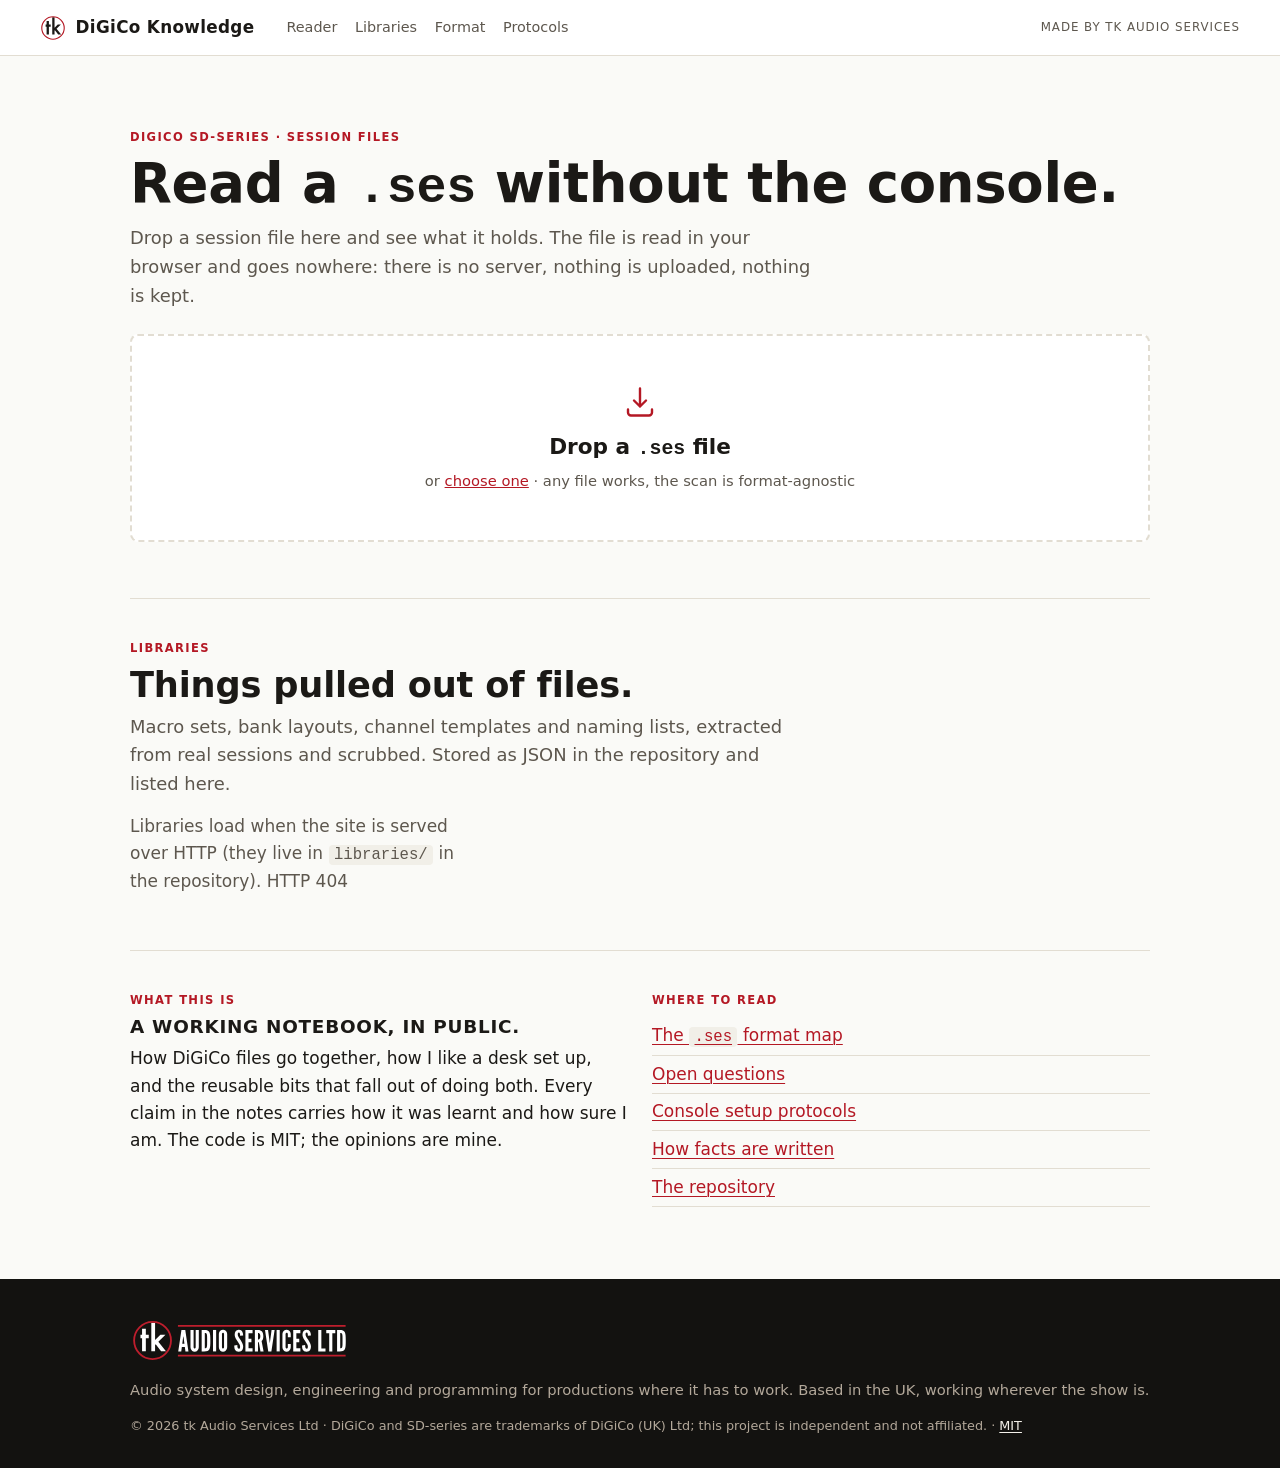
==== web/index.html @ 3972459a "Lay out the repository and add the first front end Skeleton for a public DiGiCo knowledge base: conv" ====
<!doctype html>
<html lang="en">
<head>
<meta charset="utf-8">
<meta name="viewport" content="width=device-width, initial-scale=1">
<title>DiGiCo Knowledge — tk Audio Services</title>
<meta name="description" content="Read a DiGiCo SD-series .ses session file in your browser. Nothing is uploaded. Format notes, console setup protocols and extracted libraries.">
<meta name="color-scheme" content="light dark">
<meta name="theme-color" content="#fafaf7" media="(prefers-color-scheme: light)">
<meta name="theme-color" content="#131210" media="(prefers-color-scheme: dark)">
<link rel="icon" href="assets/favicon.svg" type="image/svg+xml">
<link rel="mask-icon" href="assets/favicon.svg" color="#b41824">
<link rel="stylesheet" href="css/tk.css">
</head>
<body>

<header class="bar">
  <a class="bar__brand" href="./" aria-label="DiGiCo Knowledge home">
    <svg class="mark" viewBox="0 0 1400 1400" aria-hidden="true" focusable="false">
      <defs>
        <path id="tk-t" d="M.18261719 .37304688V0H.072753909V.37304688H.025878907V.47558595H.072753909V.64990237H.18261719V.47558595H.2680664V.37304688H.18261719Z"/>
        <path id="tk-k" d="M.17919922 .82470706V.32177735L.33398438 .47558595H.4814453L.27490235 .2758789 .49658204 0H.3540039L.19677735 .2006836 .17919922 .18310547V0H.06933594V.82470706H.17919922Z"/>
      </defs>
      <use href="#tk-t" transform="matrix(1125.5385,0,0,-1125.5385,273.832,1048.8858)" fill="currentColor"/>
      <use href="#tk-k" transform="matrix(1125.5385,0,0,-1125.5385,581.104,1048.8858)" fill="currentColor"/>
      <path transform="matrix(1,0,0,-1,1304.9024,699.9996)" stroke-width="60" fill="none" stroke="var(--accent)" d="M0 0C0-334.079-270.824-604.903-604.902-604.903-938.98-604.903-1209.805-334.079-1209.805 0-1209.805 334.078-938.98 604.902-604.902 604.902-270.824 604.902 0 334.078 0 0Z"/>
    </svg>
    <span class="bar__title">DiGiCo Knowledge</span>
  </a>
  <nav class="bar__nav" aria-label="Sections">
    <a href="#reader">Reader</a>
    <a href="#libraries">Libraries</a>
    <a href="https://github.com/tkaudioservices/digico-knowledge/tree/main/format/ses" rel="noopener">Format</a>
    <a href="https://github.com/tkaudioservices/digico-knowledge/tree/main/protocols" rel="noopener">Protocols</a>
  </nav>
  <a class="bar__by" href="https://tkaudioservices.com" rel="noopener">
    <span class="bylabel">Made by</span> tk Audio Services
  </a>
</header>

<main class="wrap">

  <section class="hero" id="reader">
    <p class="kick">DiGiCo SD-series · session files</p>
    <h1>Read a <span class="mono">.ses</span> without the console.</h1>
    <p class="lede">Drop a session file here and see what it holds. The file is read in your
      browser and goes nowhere: there is no server, nothing is uploaded, nothing is kept.</p>

    <div class="drop" id="drop" tabindex="0" role="button" aria-label="Drop a .ses file or press to choose one">
      <div class="drop__inner">
        <svg class="drop__icon" viewBox="0 0 24 24" aria-hidden="true"><path d="M12 3v12m0 0-4-4m4 4 4-4M4 17v2a2 2 0 0 0 2 2h12a2 2 0 0 0 2-2v-2" fill="none" stroke="currentColor" stroke-width="1.6" stroke-linecap="round" stroke-linejoin="round"/></svg>
        <p class="drop__title">Drop a <span class="mono">.ses</span> file</p>
        <p class="drop__sub">or <button type="button" class="linkish" id="pick">choose one</button> · any file works, the scan is format-agnostic</p>
        <input type="file" id="file" hidden>
      </div>
    </div>
    <p class="fine" id="status" role="status" aria-live="polite"></p>
  </section>

  <section class="results" id="results" hidden>
    <div class="results__head">
      <div>
        <p class="kick">File</p>
        <h2 id="r-name" class="filename">—</h2>
      </div>
      <button type="button" class="btn ghost" id="clear">Clear</button>
    </div>

    <div class="tiles" id="tiles">
      <div class="tile"><span class="tile__k">Size</span><span class="tile__v" id="t-size">—</span></div>
      <div class="tile"><span class="tile__k">Names (length-prefixed)</span><span class="tile__v" id="t-pascal">—</span></div>
      <div class="tile"><span class="tile__k">Printable runs</span><span class="tile__v" id="t-runs">—</span></div>
      <div class="tile"><span class="tile__k">Candidate stamps</span><span class="tile__v" id="t-dates">—</span></div>
      <div class="tile"><span class="tile__k">Zero bytes</span><span class="tile__v" id="t-zeros">—</span></div>
      <div class="tile tile--wide"><span class="tile__k">SHA-256</span><span class="tile__v mono small" id="t-sha">—</span></div>
    </div>

    <div class="tabs" role="tablist" aria-label="Views">
      <button role="tab" aria-selected="true" aria-controls="p-overview" id="tab-overview" data-tab="overview">Overview</button>
      <button role="tab" aria-selected="false" aria-controls="p-strings" id="tab-strings" data-tab="strings">Strings</button>
      <button role="tab" aria-selected="false" aria-controls="p-dates" id="tab-dates" data-tab="dates">Timestamps</button>
      <button role="tab" aria-selected="false" aria-controls="p-hex" id="tab-hex" data-tab="hex">Hex</button>
      <button role="tab" aria-selected="false" aria-controls="p-structure" id="tab-structure" data-tab="structure">Structure</button>
      <button role="tab" aria-selected="false" aria-controls="p-export" id="tab-export" data-tab="export">Export</button>
    </div>

    <div class="panel" id="p-overview" role="tabpanel" aria-labelledby="tab-overview">
      <div class="two">
        <div>
          <h3>First bytes</h3>
          <pre class="codeblock" id="o-head"></pre>
          <p class="muted small">Session files are plain binary with no container. Whatever sits in the first bytes is the
            best signature we have until the header page in <code>format/ses/</code> is written.</p>
        </div>
        <div>
          <h3>Likely names</h3>
          <p class="muted small">The most frequent length-prefixed strings. In a Delphi-style file these are how channel,
            bus, snapshot and socket names are stored, so repeats usually mean something real.</p>
          <ol class="chips" id="o-names"></ol>
        </div>
      </div>
      <div class="note">
        <strong>Heuristic.</strong> Everything on this page is recovered by pattern, not by a confirmed format map.
        What is confirmed, and how confident each claim is, lives in
        <a href="https://github.com/tkaudioservices/digico-knowledge/blob/main/format/ses/README.md" rel="noopener">format/ses</a>.
      </div>
    </div>

    <div class="panel" id="p-strings" role="tabpanel" aria-labelledby="tab-strings" hidden>
      <div class="toolbar">
        <label>Source
          <select id="s-group">
            <option value="pascal8">Length-prefixed, 8-bit</option>
            <option value="pascal32">Length-prefixed, 32-bit</option>
            <option value="runs">Printable runs</option>
            <option value="utf16">UTF-16</option>
          </select>
        </label>
        <label class="grow">Filter <input type="search" id="s-filter" placeholder="type to filter"></label>
        <label class="check"><input type="checkbox" id="s-unique"> unique only</label>
        <span class="muted small" id="s-count"></span>
      </div>
      <div class="tablewrap">
        <table class="data" id="s-table">
          <thead><tr><th>Offset</th><th>Len</th><th>Text</th></tr></thead>
          <tbody></tbody>
        </table>
      </div>
      <p class="muted small">Click a row to see it in the hex view. Showing the first 2,000 matches.</p>
    </div>

    <div class="panel" id="p-dates" role="tabpanel" aria-labelledby="tab-dates" hidden>
      <p class="muted small">Doubles that read as a Delphi <code>TDateTime</code> (days since 30 Dec 1899) between 2005 and 2039
        with a time of day. Snapshot save times are stored this way. Expect a few false hits.</p>
      <div class="tablewrap">
        <table class="data" id="d-table">
          <thead><tr><th>Offset</th><th>UTC</th><th>Raw</th></tr></thead>
          <tbody></tbody>
        </table>
      </div>
    </div>

    <div class="panel" id="p-hex" role="tabpanel" aria-labelledby="tab-hex" hidden>
      <div id="hex"></div>
    </div>

    <div class="panel" id="p-structure" role="tabpanel" aria-labelledby="tab-structure" hidden>
      <pre class="codeblock" id="st-json"></pre>
      <p class="muted small">This tab renders whatever <code>decode()</code> in <code>web/js/ses.js</code> returns. It grows as
        the section map is confirmed: offset table, component records, live state, snapshots, banks, macros, patch.</p>
    </div>

    <div class="panel" id="p-export" role="tabpanel" aria-labelledby="tab-export" hidden>
      <div class="actions">
        <button type="button" class="btn" id="x-json">Download scan as JSON</button>
        <button type="button" class="btn ghost" id="x-strings">Download strings as text</button>
      </div>
      <div class="note">
        <strong>Before you share an export:</strong> it contains every name in the file. Read it. Show, venue and
        people's names should be scrubbed before anything goes into a public place, including this project's
        <code>samples/</code> folder.
      </div>
    </div>
  </section>

  <section class="libraries" id="libraries">
    <p class="kick">Libraries</p>
    <h2>Things pulled out of files.</h2>
    <p class="lede">Macro sets, bank layouts, channel templates and naming lists, extracted from real sessions and
      scrubbed. Stored as JSON in the repository and listed here.</p>
    <div class="cards" id="lib-cards"><p class="muted">Loading…</p></div>
  </section>

  <section class="about">
    <div class="two">
      <div>
        <p class="kick">What this is</p>
        <h3>A working notebook, in public.</h3>
        <p>How DiGiCo files go together, how I like a desk set up, and the reusable bits that fall out of
          doing both. Every claim in the notes carries how it was learnt and how sure I am. The code is
          MIT; the opinions are mine.</p>
      </div>
      <div>
        <p class="kick">Where to read</p>
        <ul class="links">
          <li><a href="https://github.com/tkaudioservices/digico-knowledge/blob/main/format/ses/README.md" rel="noopener">The <code>.ses</code> format map</a></li>
          <li><a href="https://github.com/tkaudioservices/digico-knowledge/blob/main/format/ses/open-questions.md" rel="noopener">Open questions</a></li>
          <li><a href="https://github.com/tkaudioservices/digico-knowledge/tree/main/protocols" rel="noopener">Console setup protocols</a></li>
          <li><a href="https://github.com/tkaudioservices/digico-knowledge/blob/main/CONVENTIONS.md" rel="noopener">How facts are written</a></li>
          <li><a href="https://github.com/tkaudioservices/digico-knowledge" rel="noopener">The repository</a></li>
        </ul>
      </div>
    </div>
  </section>

</main>

<footer class="foot">
  <div class="wrap foot__inner">
    <a href="https://tkaudioservices.com" rel="noopener"><img src="assets/tk-audio-lockup-light.svg" alt="tk Audio Services" class="foot__logo" width="788" height="192"></a>
    <p>Audio system design, engineering and programming for productions where it has to work.
      Based in the UK, working wherever the show is.</p>
    <p class="foot__fine">© 2026 tk Audio Services Ltd · DiGiCo and SD-series are trademarks of DiGiCo (UK) Ltd; this
      project is independent and not affiliated. · <a href="https://github.com/tkaudioservices/digico-knowledge/blob/main/LICENSE" rel="noopener">MIT</a></p>
  </div>
</footer>

<script type="module" src="js/app.js"></script>
</body>
</html>
---- web/css/tk.css ----
/* tk.css — DiGiCo Knowledge. Tokens from tkaudioservices.com/styles.css.
   Mobile-first, no webfonts, light and dark. */

:root {
  --bg:        #fafaf7;
  --bg-alt:    #f1efe8;
  --surface:   #ffffff;
  --ink:       #1b1916;
  --muted:     #5d574e;
  --line:      #e2ddd2;
  --accent:    #b41824;
  --accent-dk: #8d121c;
  --on-accent: #ffffff;
  --dark:      #131210;
  --dark-2:    #201d19;
  --on-dark:   #f4f1ea;
  --on-dark-mut:#b3a89a;
  --mark-hi:   #fff3f0;

  --maxw: 1100px;
  --gutter: clamp(1rem, 4vw, 2.5rem);
  --radius: 4px;

  --font-body: ui-sans-serif, system-ui, -apple-system, "Segoe UI", Roboto, Helvetica, Arial, sans-serif;
  --font-display: "Oswald", "Archivo Narrow", "Roboto Condensed", "Arial Narrow", var(--font-body);
  --font-mono: ui-monospace, "SF Mono", Menlo, Consolas, "Liberation Mono", monospace;
}

@media (prefers-color-scheme: dark) {
  :root:not([data-theme="light"]) {
    --bg: #131210; --bg-alt: #1b1917; --surface: #201d19;
    --ink: #f4f1ea; --muted: #b3a89a; --line: #35302a;
    --accent: #d8313f; --accent-dk: #b41824; --mark-hi: #3a1b1d;
  }
}
:root[data-theme="dark"] {
  --bg: #131210; --bg-alt: #1b1917; --surface: #201d19;
  --ink: #f4f1ea; --muted: #b3a89a; --line: #35302a;
  --accent: #d8313f; --accent-dk: #b41824; --mark-hi: #3a1b1d;
}

*, *::before, *::after { box-sizing: border-box; }
html { -webkit-text-size-adjust: 100%; }
body {
  margin: 0; background: var(--bg); color: var(--ink);
  font-family: var(--font-body); font-size: 1.0625rem; line-height: 1.6;
  -webkit-font-smoothing: antialiased;
}
img, svg { max-width: 100%; display: block; }
a { color: var(--accent); text-decoration-thickness: .08em; text-underline-offset: .15em; }
a:hover { color: var(--accent-dk); }
code, .mono { font-family: var(--font-mono); font-size: .92em; }
code { background: var(--bg-alt); padding: .05em .35em; border-radius: var(--radius); }
h1, h2, h3 { font-family: var(--font-display); line-height: 1.1; margin: 0 0 .5rem; letter-spacing: -.005em; }
h1 { font-size: clamp(2rem, 6vw, 3.4rem); font-weight: 600; }
h2 { font-size: clamp(1.5rem, 4vw, 2.2rem); font-weight: 600; }
h3 { font-size: 1.15rem; text-transform: uppercase; letter-spacing: .04em; font-weight: 600; }
p { margin: 0 0 .9rem; }
.wrap { max-width: var(--maxw); margin: 0 auto; padding: 0 var(--gutter); }
.muted { color: var(--muted); }
.small { font-size: .88rem; }
.fine { font-size: .85rem; color: var(--muted); min-height: 1.3em; }
.kick { color: var(--accent); text-transform: uppercase; letter-spacing: .12em; font-size: .72rem; font-weight: 700;
  font-family: var(--font-display); margin: 0 0 .5rem; }

/* ---- top bar ---- */
.bar {
  position: sticky; top: 0; z-index: 10;
  display: flex; align-items: center; gap: 1rem; height: 56px; padding: 0 var(--gutter);
  background: var(--surface); border-bottom: 1px solid var(--line);
}
.bar__brand { display: flex; align-items: center; gap: .6rem; color: var(--ink); text-decoration: none; min-width: 0; }
.mark { width: 26px; height: 26px; flex: 0 0 auto; color: var(--ink); }
.bar__title { font-family: var(--font-display); font-weight: 600; font-size: 1.05rem; letter-spacing: .02em; white-space: nowrap; }
.bar__nav { display: none; gap: 1.1rem; margin-left: 1rem; }
.bar__nav a { color: var(--muted); text-decoration: none; font-size: .9rem; }
.bar__nav a:hover { color: var(--accent); }
.bar__by { margin-left: auto; color: var(--muted); text-decoration: none; font-size: .74rem; text-transform: uppercase;
  letter-spacing: .08em; white-space: nowrap; font-family: var(--font-display); }
.bar__by:hover { color: var(--accent); }
@media (min-width: 760px) { .bar__nav { display: flex; } }
@media (max-width: 480px) { .bar__by .bylabel { display: none; } }

/* ---- hero + drop ---- */
.hero { padding: clamp(2.2rem, 7vw, 4.5rem) 0 1.5rem; }
.lede { font-size: 1.12rem; color: var(--muted); max-width: 60ch; }
.drop {
  margin-top: 1.5rem; border: 2px dashed var(--line); border-radius: 8px; background: var(--surface);
  padding: clamp(1.6rem, 6vw, 3rem) 1rem; text-align: center; cursor: pointer;
  transition: border-color .15s, background .15s, transform .15s;
}
.drop:hover, .drop:focus-visible { border-color: var(--accent); outline: none; }
.drop.is-over { border-color: var(--accent); background: var(--mark-hi); transform: scale(1.005); }
.drop__icon { width: 36px; height: 36px; margin: 0 auto .6rem; color: var(--accent); }
.drop__title { font-family: var(--font-display); font-size: 1.35rem; font-weight: 600; margin: 0 0 .25rem; }
.drop__sub { color: var(--muted); font-size: .92rem; margin: 0; }
.linkish { background: none; border: 0; padding: 0; color: var(--accent); font: inherit; cursor: pointer; text-decoration: underline; }

/* ---- buttons ---- */
.btn {
  display: inline-block; background: var(--accent); color: var(--on-accent); border: 1px solid var(--accent);
  padding: .55rem 1.05rem; border-radius: var(--radius); font: inherit; font-weight: 600; font-size: .95rem; cursor: pointer;
  text-decoration: none; font-family: var(--font-display); letter-spacing: .03em;
}
.btn:hover { background: var(--accent-dk); border-color: var(--accent-dk); }
.btn.ghost { background: transparent; color: var(--ink); border-color: var(--line); }
.btn.ghost:hover { border-color: var(--accent); color: var(--accent); background: transparent; }
.actions { display: flex; flex-wrap: wrap; gap: .6rem; margin-bottom: 1rem; }

/* ---- results ---- */
.results { padding: 1rem 0 2rem; border-top: 1px solid var(--line); }
.results__head { display: flex; align-items: flex-end; justify-content: space-between; gap: 1rem; margin-bottom: 1rem; }
.filename { font-size: clamp(1.2rem, 3vw, 1.6rem); word-break: break-all; }
.tiles { display: grid; grid-template-columns: repeat(2, minmax(0, 1fr)); gap: .6rem; margin-bottom: 1.2rem; }
@media (min-width: 700px) { .tiles { grid-template-columns: repeat(5, minmax(0, 1fr)); } .tile--wide { grid-column: span 5; } }
.tile { background: var(--surface); border: 1px solid var(--line); border-radius: var(--radius); padding: .7rem .8rem; min-width: 0; }
.tile__k { display: block; font-size: .7rem; text-transform: uppercase; letter-spacing: .08em; color: var(--muted); font-family: var(--font-display); }
.tile__v { display: block; font-size: 1.4rem; font-family: var(--font-display); font-weight: 600; line-height: 1.2; margin-top: .15rem; }
.tile__v.small { font-size: .85rem; word-break: break-all; font-weight: 400; }

.tabs { display: flex; gap: .2rem; overflow-x: auto; border-bottom: 1px solid var(--line); scrollbar-width: none; }
.tabs::-webkit-scrollbar { display: none; }
.tabs button {
  background: none; border: 0; border-bottom: 2px solid transparent; margin-bottom: -1px; padding: .6rem .9rem;
  color: var(--muted); font: inherit; font-family: var(--font-display); font-weight: 600; letter-spacing: .03em; cursor: pointer; white-space: nowrap;
}
.tabs button[aria-selected="true"] { color: var(--ink); border-bottom-color: var(--accent); }
.tabs button:hover { color: var(--accent); }
.panel { padding: 1.2rem 0 0; }
.two { display: grid; gap: 1.5rem; }
@media (min-width: 760px) { .two { grid-template-columns: 1fr 1fr; } }
.codeblock { background: var(--surface); border: 1px solid var(--line); border-radius: var(--radius); padding: .8rem .9rem;
  font-family: var(--font-mono); font-size: .8rem; line-height: 1.5; overflow-x: auto; margin: 0 0 .8rem; white-space: pre; }
.note { background: var(--bg-alt); border-left: 3px solid var(--accent); padding: .7rem .9rem; border-radius: 0 var(--radius) var(--radius) 0;
  font-size: .92rem; margin-top: 1.2rem; }
.chips { list-style: none; padding: 0; margin: 0; display: flex; flex-wrap: wrap; gap: .4rem; }
.chips li { background: var(--surface); border: 1px solid var(--line); border-radius: 999px; padding: .2rem .7rem; font-size: .88rem;
  font-family: var(--font-mono); cursor: pointer; }
.chips li:hover { border-color: var(--accent); }
.chips li b { color: var(--muted); font-weight: 400; margin-left: .35rem; }

.toolbar { display: flex; flex-wrap: wrap; align-items: end; gap: .8rem; margin-bottom: .8rem; }
.toolbar label { display: flex; flex-direction: column; gap: .2rem; font-size: .78rem; text-transform: uppercase; letter-spacing: .06em;
  color: var(--muted); font-family: var(--font-display); }
.toolbar label.grow { flex: 1 1 200px; }
.toolbar label.check { flex-direction: row; align-items: center; text-transform: none; letter-spacing: 0; font-family: var(--font-body); font-size: .9rem; }
.toolbar select, .toolbar input[type="search"] { font: inherit; font-size: .95rem; padding: .45rem .6rem; border: 1px solid var(--line);
  border-radius: var(--radius); background: var(--surface); color: var(--ink); min-width: 0; }
.tablewrap { overflow: auto; max-height: 60vh; border: 1px solid var(--line); border-radius: var(--radius); background: var(--surface); }
table.data { width: 100%; border-collapse: collapse; font-size: .88rem; }
table.data th, table.data td { text-align: left; padding: .45rem .7rem; border-bottom: 1px solid var(--line); vertical-align: top; }
table.data th { position: sticky; top: 0; background: var(--bg-alt); font-family: var(--font-display); text-transform: uppercase;
  letter-spacing: .06em; font-size: .72rem; color: var(--muted); }
table.data td.mono, table.data td.off { font-family: var(--font-mono); white-space: nowrap; }
table.data tbody tr { cursor: pointer; }
table.data tbody tr:hover { background: var(--mark-hi); }

/* ---- hex ---- */
.hex-bar { display: flex; flex-wrap: wrap; align-items: center; gap: .6rem; margin-bottom: .6rem; }
.hex-pos { font-family: var(--font-mono); font-size: .82rem; color: var(--muted); }
.hex-goto { margin-left: auto; font-size: .85rem; color: var(--muted); display: flex; align-items: center; gap: .4rem; }
.hex-goto input { font-family: var(--font-mono); font-size: .85rem; padding: .35rem .5rem; width: 10em; border: 1px solid var(--line);
  border-radius: var(--radius); background: var(--surface); color: var(--ink); }
.hex { background: var(--surface); border: 1px solid var(--line); border-radius: var(--radius); padding: .8rem .9rem; margin: 0;
  font-family: var(--font-mono); font-size: .78rem; line-height: 1.5; overflow: auto; max-height: 65vh; white-space: pre; }
.hex .off { color: var(--muted); }
.hex .txt { color: var(--accent-dk); }
.hex mark { background: var(--accent); color: var(--on-accent); border-radius: 2px; }

/* ---- libraries / about ---- */
.libraries, .about { padding: 2.5rem 0; border-top: 1px solid var(--line); }
.cards { display: grid; gap: .8rem; }
@media (min-width: 700px) { .cards { grid-template-columns: repeat(auto-fill, minmax(260px, 1fr)); } }
.card { text-decoration: none; color: inherit; background: var(--surface); border: 1px solid var(--line); border-radius: var(--radius); padding: 1rem 1.1rem; display: flex; flex-direction: column; gap: .3rem; }
.card h3 { font-size: 1.05rem; text-transform: none; letter-spacing: 0; }
.card .kind { font-size: .7rem; text-transform: uppercase; letter-spacing: .08em; color: var(--accent); font-family: var(--font-display); font-weight: 700; }
.card p { margin: 0; font-size: .92rem; color: var(--muted); }
.card .card__meta { font-size: .8rem; color: var(--muted); margin-top: auto; }
.links { list-style: none; padding: 0; margin: 0; }
.links li { padding: .3rem 0; border-bottom: 1px solid var(--line); }

/* ---- footer ---- */
.foot { background: var(--dark); color: var(--on-dark-mut); margin-top: 2rem; padding: 2.5rem 0 2rem; font-size: .92rem; }
.foot a { color: var(--on-dark); }
.foot__logo { width: 220px; height: auto; margin-bottom: 1rem; }
.foot__fine { font-size: .8rem; margin: 0; }

@media (prefers-reduced-motion: reduce) { *, *::before, *::after { transition-duration: .001ms !important; } }
.card:hover { border-color: var(--accent); color: inherit; }
.card h3 { color: var(--ink); }
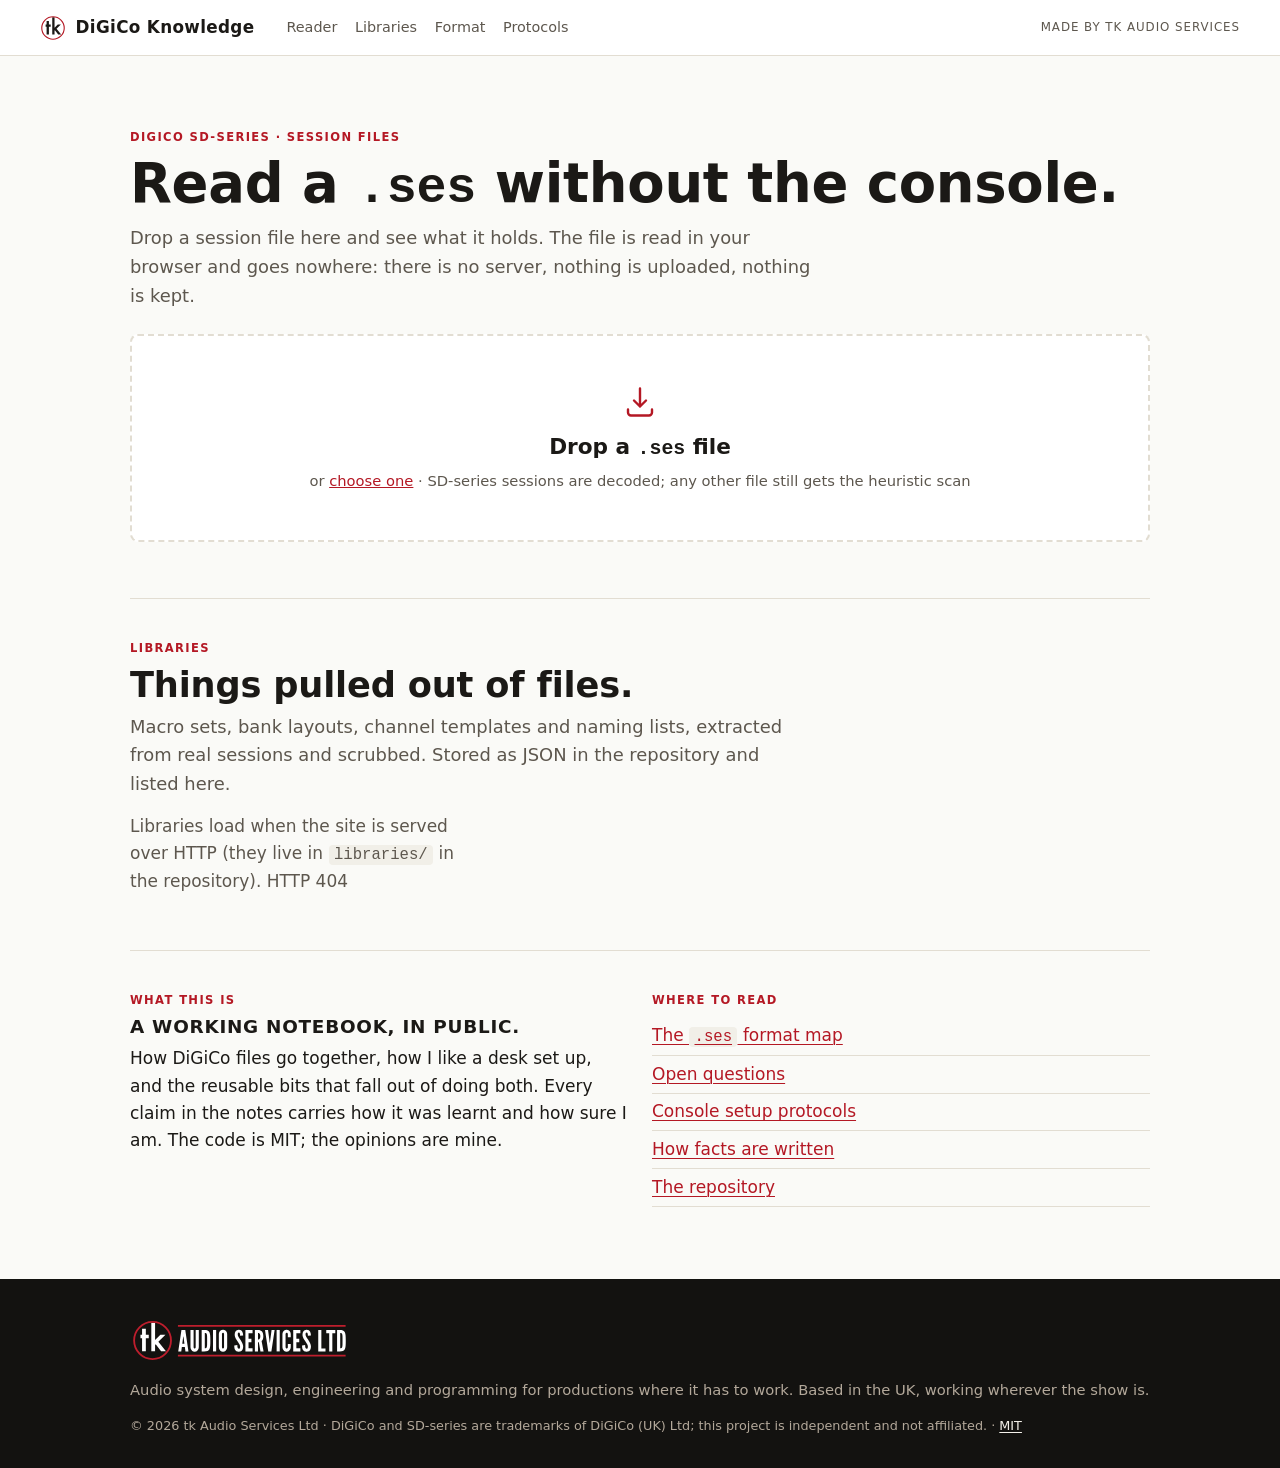
==== commit 1eaef978: "Port the decoder to the browser; Structure tab renders the session web/js/ses.js decode() mirrors to" ====
--- a/web/index.html
+++ b/web/index.html
@@ -50,7 +50,7 @@
       <div class="drop__inner">
         <svg class="drop__icon" viewBox="0 0 24 24" aria-hidden="true"><path d="M12 3v12m0 0-4-4m4 4 4-4M4 17v2a2 2 0 0 0 2 2h12a2 2 0 0 0 2-2v-2" fill="none" stroke="currentColor" stroke-width="1.6" stroke-linecap="round" stroke-linejoin="round"/></svg>
         <p class="drop__title">Drop a <span class="mono">.ses</span> file</p>
-        <p class="drop__sub">or <button type="button" class="linkish" id="pick">choose one</button> · any file works, the scan is format-agnostic</p>
+        <p class="drop__sub">or <button type="button" class="linkish" id="pick">choose one</button> · SD-series sessions are decoded; any other file still gets the heuristic scan</p>
         <input type="file" id="file" hidden>
       </div>
     </div>
@@ -145,9 +145,14 @@
     </div>
 
     <div class="panel" id="p-structure" role="tabpanel" aria-labelledby="tab-structure" hidden>
-      <pre class="codeblock" id="st-json"></pre>
-      <p class="muted small">This tab renders whatever <code>decode()</code> in <code>web/js/ses.js</code> returns. It grows as
-        the section map is confirmed: offset table, component records, live state, snapshots, banks, macros, patch.</p>
+      <div id="st-view"></div>
+      <details class="raw">
+        <summary>Raw decode output (JSON)</summary>
+        <pre class="codeblock" id="st-json"></pre>
+      </details>
+      <p class="muted small">Decoded with the section map in <code>format/ses/</code>: header, live state, snapshots, fader
+        banks, macros, presets, sockets. Names and values are read straight from the file; what each parameter
+        <em>means</em> is tagged <code>reasoned</code> in the notes until it is checked in the offline software.</p>
     </div>
 
     <div class="panel" id="p-export" role="tabpanel" aria-labelledby="tab-export" hidden>
--- a/web/css/tk.css
+++ b/web/css/tk.css
@@ -188,3 +188,11 @@
 @media (prefers-reduced-motion: reduce) { *, *::before, *::after { transition-duration: .001ms !important; } }
 .card:hover { border-color: var(--accent); color: inherit; }
 .card h3 { color: var(--ink); }
+
+/* structure tab */
+.st-head p { margin: 0 0 .3rem; }
+details.st { border-top: 1px solid var(--line); padding: .5rem 0; }
+details.st > summary { cursor: pointer; font-family: var(--font-display); text-transform: uppercase; letter-spacing: .06em; font-size: .85rem; padding: .35rem 0; }
+details.st .tablewrap { margin-top: .5rem; max-height: 50vh; }
+details.raw { margin-top: 1rem; }
+details.raw > summary { cursor: pointer; font-size: .85rem; color: var(--muted); }
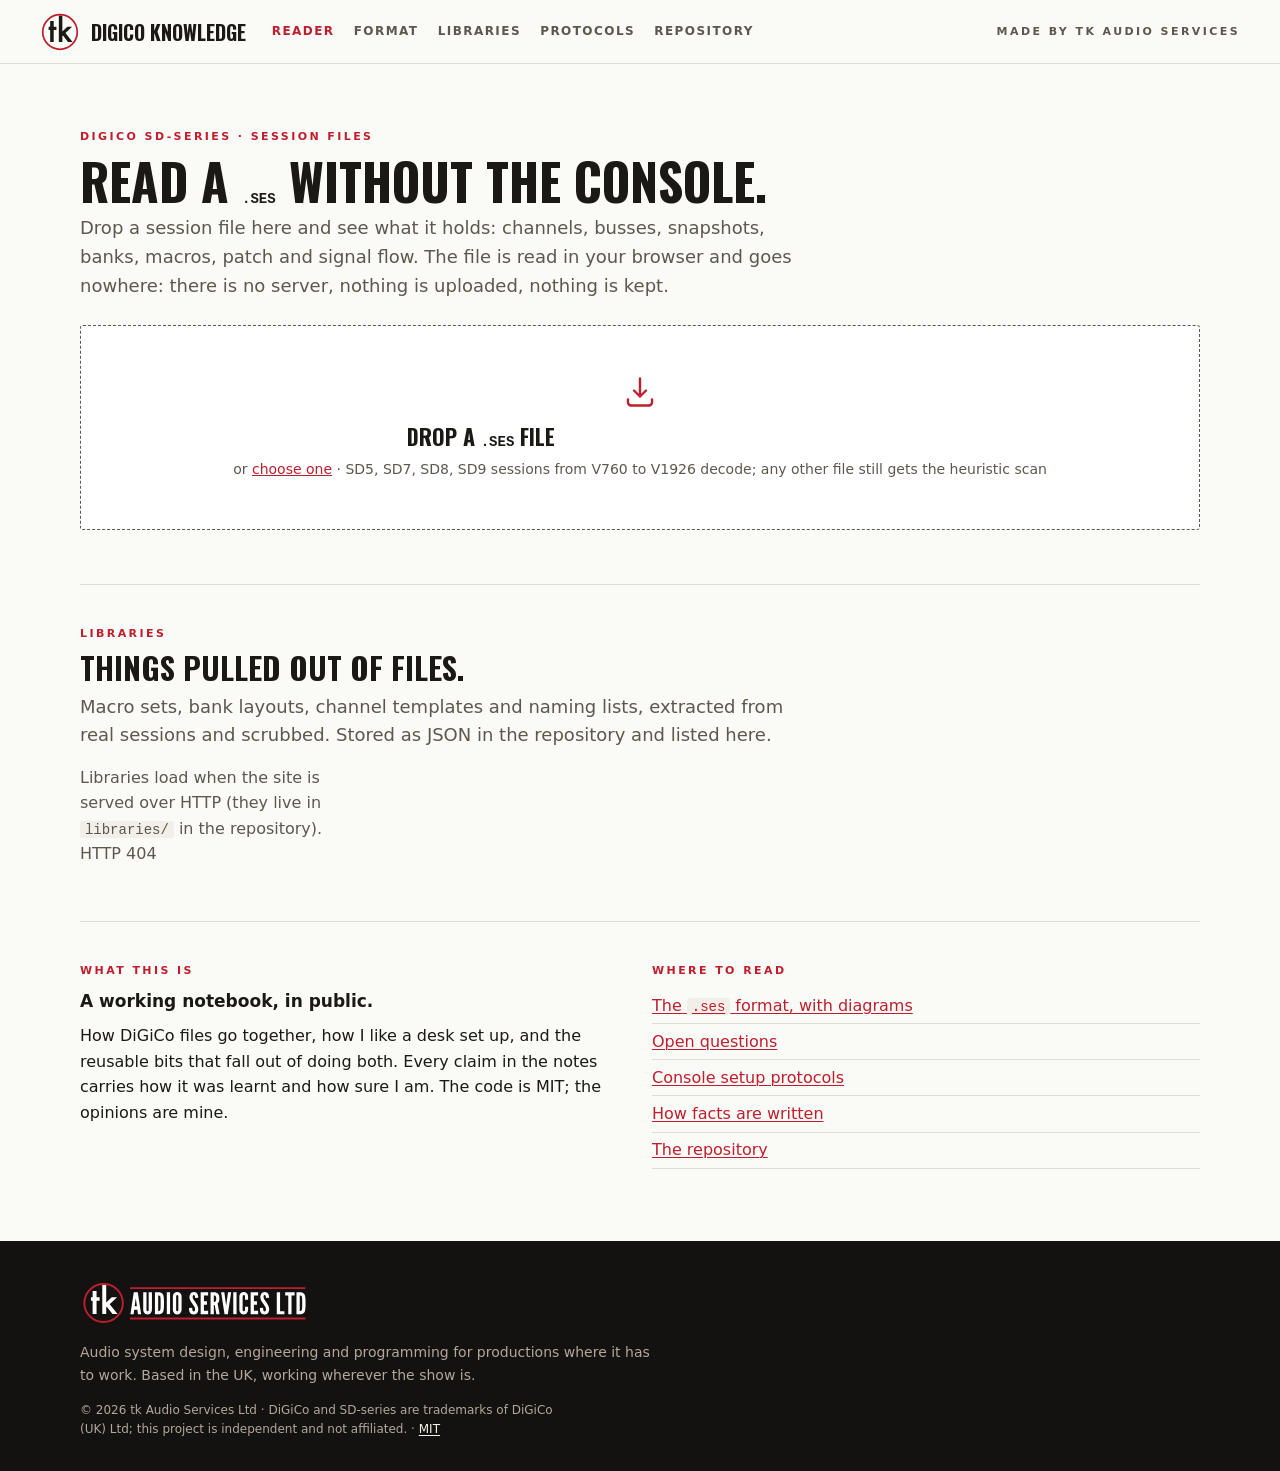
==== commit 412f414e: "Ten format revisions decode; brand restyle; signal flow, draw.io exports and a format page Decoders " ====
--- a/web/index.html
+++ b/web/index.html
@@ -4,12 +4,13 @@
 <meta charset="utf-8">
 <meta name="viewport" content="width=device-width, initial-scale=1">
 <title>DiGiCo Knowledge — tk Audio Services</title>
-<meta name="description" content="Read a DiGiCo SD-series .ses session file in your browser. Nothing is uploaded. Format notes, console setup protocols and extracted libraries.">
+<meta name="description" content="Read a DiGiCo SD-series .ses session file in your browser: channels, busses, snapshots, banks, macros, patch and signal flow. Nothing is uploaded. Format notes, console setup protocols and extracted libraries.">
 <meta name="color-scheme" content="light dark">
 <meta name="theme-color" content="#fafaf7" media="(prefers-color-scheme: light)">
 <meta name="theme-color" content="#131210" media="(prefers-color-scheme: dark)">
 <link rel="icon" href="assets/favicon.svg" type="image/svg+xml">
-<link rel="mask-icon" href="assets/favicon.svg" color="#b41824">
+<link rel="mask-icon" href="assets/favicon.svg" color="#be1e2d">
+<link rel="preload" href="assets/fonts/oswald-700-latin.woff2" as="font" type="font/woff2" crossorigin>
 <link rel="stylesheet" href="css/tk.css">
 </head>
 <body>
@@ -23,15 +24,16 @@
       </defs>
       <use href="#tk-t" transform="matrix(1125.5385,0,0,-1125.5385,273.832,1048.8858)" fill="currentColor"/>
       <use href="#tk-k" transform="matrix(1125.5385,0,0,-1125.5385,581.104,1048.8858)" fill="currentColor"/>
-      <path transform="matrix(1,0,0,-1,1304.9024,699.9996)" stroke-width="60" fill="none" stroke="var(--accent)" d="M0 0C0-334.079-270.824-604.903-604.902-604.903-938.98-604.903-1209.805-334.079-1209.805 0-1209.805 334.078-938.98 604.902-604.902 604.902-270.824 604.902 0 334.078 0 0Z"/>
+      <path transform="matrix(1,0,0,-1,1304.9024,699.9996)" stroke-width="60" fill="none" stroke="var(--red)" d="M0 0C0-334.079-270.824-604.903-604.902-604.903-938.98-604.903-1209.805-334.079-1209.805 0-1209.805 334.078-938.98 604.902-604.902 604.902-270.824 604.902 0 334.078 0 0Z"/>
     </svg>
     <span class="bar__title">DiGiCo Knowledge</span>
   </a>
   <nav class="bar__nav" aria-label="Sections">
-    <a href="#reader">Reader</a>
+    <a href="#reader" aria-current="page">Reader</a>
+    <a href="format.html">Format</a>
     <a href="#libraries">Libraries</a>
-    <a href="https://github.com/tkaudioservices/digico-knowledge/tree/main/format/ses" rel="noopener">Format</a>
     <a href="https://github.com/tkaudioservices/digico-knowledge/tree/main/protocols" rel="noopener">Protocols</a>
+    <a href="https://github.com/tkaudioservices/digico-knowledge" rel="noopener">Repository</a>
   </nav>
   <a class="bar__by" href="https://tkaudioservices.com" rel="noopener">
     <span class="bylabel">Made by</span> tk Audio Services
@@ -43,14 +45,15 @@
   <section class="hero" id="reader">
     <p class="kick">DiGiCo SD-series · session files</p>
     <h1>Read a <span class="mono">.ses</span> without the console.</h1>
-    <p class="lede">Drop a session file here and see what it holds. The file is read in your
-      browser and goes nowhere: there is no server, nothing is uploaded, nothing is kept.</p>
+    <p class="lede">Drop a session file here and see what it holds: channels, busses, snapshots, banks,
+      macros, patch and signal flow. The file is read in your browser and goes nowhere: there is no
+      server, nothing is uploaded, nothing is kept.</p>
 
     <div class="drop" id="drop" tabindex="0" role="button" aria-label="Drop a .ses file or press to choose one">
       <div class="drop__inner">
         <svg class="drop__icon" viewBox="0 0 24 24" aria-hidden="true"><path d="M12 3v12m0 0-4-4m4 4 4-4M4 17v2a2 2 0 0 0 2 2h12a2 2 0 0 0 2-2v-2" fill="none" stroke="currentColor" stroke-width="1.6" stroke-linecap="round" stroke-linejoin="round"/></svg>
         <p class="drop__title">Drop a <span class="mono">.ses</span> file</p>
-        <p class="drop__sub">or <button type="button" class="linkish" id="pick">choose one</button> · SD-series sessions are decoded; any other file still gets the heuristic scan</p>
+        <p class="drop__sub">or <button type="button" class="linkish" id="pick">choose one</button> · SD5, SD7, SD8, SD9 sessions from V760 to V1926 decode; any other file still gets the heuristic scan</p>
         <input type="file" id="file" hidden>
       </div>
     </div>
@@ -60,50 +63,56 @@
   <section class="results" id="results" hidden>
     <div class="results__head">
       <div>
-        <p class="kick">File</p>
+        <p class="kick" id="r-kick">File</p>
         <h2 id="r-name" class="filename">—</h2>
       </div>
       <button type="button" class="btn ghost" id="clear">Clear</button>
     </div>
 
-    <div class="tiles" id="tiles">
-      <div class="tile"><span class="tile__k">Size</span><span class="tile__v" id="t-size">—</span></div>
-      <div class="tile"><span class="tile__k">Names (length-prefixed)</span><span class="tile__v" id="t-pascal">—</span></div>
-      <div class="tile"><span class="tile__k">Printable runs</span><span class="tile__v" id="t-runs">—</span></div>
-      <div class="tile"><span class="tile__k">Candidate stamps</span><span class="tile__v" id="t-dates">—</span></div>
-      <div class="tile"><span class="tile__k">Zero bytes</span><span class="tile__v" id="t-zeros">—</span></div>
-      <div class="tile tile--wide"><span class="tile__k">SHA-256</span><span class="tile__v mono small" id="t-sha">—</span></div>
-    </div>
+    <div class="tiles" id="tiles"></div>
 
     <div class="tabs" role="tablist" aria-label="Views">
       <button role="tab" aria-selected="true" aria-controls="p-overview" id="tab-overview" data-tab="overview">Overview</button>
+      <button role="tab" aria-selected="false" aria-controls="p-flow" id="tab-flow" data-tab="flow">Signal flow</button>
+      <button role="tab" aria-selected="false" aria-controls="p-structure" id="tab-structure" data-tab="structure">Tables</button>
       <button role="tab" aria-selected="false" aria-controls="p-strings" id="tab-strings" data-tab="strings">Strings</button>
       <button role="tab" aria-selected="false" aria-controls="p-dates" id="tab-dates" data-tab="dates">Timestamps</button>
       <button role="tab" aria-selected="false" aria-controls="p-hex" id="tab-hex" data-tab="hex">Hex</button>
-      <button role="tab" aria-selected="false" aria-controls="p-structure" id="tab-structure" data-tab="structure">Structure</button>
       <button role="tab" aria-selected="false" aria-controls="p-export" id="tab-export" data-tab="export">Export</button>
     </div>
 
     <div class="panel" id="p-overview" role="tabpanel" aria-labelledby="tab-overview">
-      <div class="two">
+      <div id="ov-decoded"></div>
+      <div class="two" id="ov-scan">
         <div>
           <h3>First bytes</h3>
           <pre class="codeblock" id="o-head"></pre>
-          <p class="muted small">Session files are plain binary with no container. Whatever sits in the first bytes is the
-            best signature we have until the header page in <code>format/ses/</code> is written.</p>
+          <p class="muted small">The 26-byte signature: maker, console, file type and format revision. The session
+            structure counts and the offset table follow; see <a href="format.html#header">the header</a>.</p>
         </div>
         <div>
-          <h3>Likely names</h3>
-          <p class="muted small">The most frequent length-prefixed strings. In a Delphi-style file these are how channel,
-            bus, snapshot and socket names are stored, so repeats usually mean something real.</p>
+          <h3>Most frequent names</h3>
+          <p class="muted small">Length-prefixed strings, counted. A channel name is stored once per processing
+            block, so a channel with 13 blocks shows 14 times in the live state alone.</p>
           <ol class="chips" id="o-names"></ol>
         </div>
       </div>
-      <div class="note">
-        <strong>Heuristic.</strong> Everything on this page is recovered by pattern, not by a confirmed format map.
-        What is confirmed, and how confident each claim is, lives in
-        <a href="https://github.com/tkaudioservices/digico-knowledge/blob/main/format/ses/README.md" rel="noopener">format/ses</a>.
-      </div>
+      <div class="note" id="ov-note"></div>
+    </div>
+
+    <div class="panel" id="p-flow" role="tabpanel" aria-labelledby="tab-flow" hidden>
+      <div id="flow-view"></div>
+    </div>
+
+    <div class="panel" id="p-structure" role="tabpanel" aria-labelledby="tab-structure" hidden>
+      <div id="st-view"></div>
+      <details class="raw">
+        <summary>Raw decode output (JSON)</summary>
+        <pre class="codeblock" id="st-json"></pre>
+      </details>
+      <p class="muted small">Decoded with the section map in <a href="format.html">Format</a>: header, live state, snapshots, fader
+        banks, macros, presets, sockets. Names and values are read straight from the file; what each parameter
+        <em>means</em> is tagged <code>reasoned</code> in the notes until it is checked in the offline software.</p>
     </div>
 
     <div class="panel" id="p-strings" role="tabpanel" aria-labelledby="tab-strings" hidden>
@@ -122,7 +131,7 @@
       </div>
       <div class="tablewrap">
         <table class="data" id="s-table">
-          <thead><tr><th>Offset</th><th>Len</th><th>Text</th></tr></thead>
+          <thead><tr><th>Offset</th><th class="num">Len</th><th>Text</th></tr></thead>
           <tbody></tbody>
         </table>
       </div>
@@ -131,10 +140,10 @@
 
     <div class="panel" id="p-dates" role="tabpanel" aria-labelledby="tab-dates" hidden>
       <p class="muted small">Doubles that read as a Delphi <code>TDateTime</code> (days since 30 Dec 1899) between 2005 and 2039
-        with a time of day. Snapshot save times are stored this way. Expect a few false hits.</p>
+        with a time of day. Every processing block and every snapshot carries one. Expect a few false hits.</p>
       <div class="tablewrap">
         <table class="data" id="d-table">
-          <thead><tr><th>Offset</th><th>UTC</th><th>Raw</th></tr></thead>
+          <thead><tr><th>Offset</th><th>Local time</th><th class="num">Raw</th></tr></thead>
           <tbody></tbody>
         </table>
       </div>
@@ -144,22 +153,17 @@
       <div id="hex"></div>
     </div>
 
-    <div class="panel" id="p-structure" role="tabpanel" aria-labelledby="tab-structure" hidden>
-      <div id="st-view"></div>
-      <details class="raw">
-        <summary>Raw decode output (JSON)</summary>
-        <pre class="codeblock" id="st-json"></pre>
-      </details>
-      <p class="muted small">Decoded with the section map in <code>format/ses/</code>: header, live state, snapshots, fader
-        banks, macros, presets, sockets. Names and values are read straight from the file; what each parameter
-        <em>means</em> is tagged <code>reasoned</code> in the notes until it is checked in the offline software.</p>
-    </div>
-
     <div class="panel" id="p-export" role="tabpanel" aria-labelledby="tab-export" hidden>
       <div class="actions">
-        <button type="button" class="btn" id="x-json">Download scan as JSON</button>
-        <button type="button" class="btn ghost" id="x-strings">Download strings as text</button>
-      </div>
+        <button type="button" class="btn" id="x-json">Decoded JSON</button>
+        <button type="button" class="btn" id="x-csv">Channel list (CSV)</button>
+        <button type="button" class="btn" id="x-drawio">Mix structure (.drawio)</button>
+        <button type="button" class="btn" id="x-drawio-ch">Selected channel (.drawio)</button>
+        <button type="button" class="btn ghost" id="x-strings">Strings (text)</button>
+      </div>
+      <p class="muted small">The <code>.drawio</code> files open in draw.io (desktop or app.diagrams.net). The mix structure
+        is one page: sockets, input channels, groups, auxes, matrix. Routing is drawn in ink, aux sends in red with
+        their level. Prune it there; a hundred channels into thirty-six auxes is a dense drawing.</p>
       <div class="note">
         <strong>Before you share an export:</strong> it contains every name in the file. Read it. Show, venue and
         people's names should be scrubbed before anything goes into a public place, including this project's
@@ -188,7 +192,7 @@
       <div>
         <p class="kick">Where to read</p>
         <ul class="links">
-          <li><a href="https://github.com/tkaudioservices/digico-knowledge/blob/main/format/ses/README.md" rel="noopener">The <code>.ses</code> format map</a></li>
+          <li><a href="format.html">The <code>.ses</code> format, with diagrams</a></li>
           <li><a href="https://github.com/tkaudioservices/digico-knowledge/blob/main/format/ses/open-questions.md" rel="noopener">Open questions</a></li>
           <li><a href="https://github.com/tkaudioservices/digico-knowledge/tree/main/protocols" rel="noopener">Console setup protocols</a></li>
           <li><a href="https://github.com/tkaudioservices/digico-knowledge/blob/main/CONVENTIONS.md" rel="noopener">How facts are written</a></li>
--- a/web/css/tk.css
+++ b/web/css/tk.css
@@ -1,198 +1,259 @@
-/* tk.css — DiGiCo Knowledge. Tokens from tkaudioservices.com/styles.css.
-   Mobile-first, no webfonts, light and dark. */
+/* tk.css — DiGiCo Knowledge. Tokens and rules from tkaudioservices.com/brand-guidelines (Rev A).
+   Paper, sheet, card, ink, muted, line; one red; no blue. Oswald 700 uppercase for display,
+   system sans for everything else, system mono for data. Light and dark. No CDN: the display
+   face is vendored (Oswald, OFL). */
+
+@font-face {
+  font-family: "Oswald";
+  src: url("../assets/fonts/oswald-700-latin.woff2") format("woff2");
+  font-weight: 700; font-style: normal; font-display: swap;
+  unicode-range: U+0000-00FF, U+0131, U+0152-0153, U+02BB-02BC, U+02C6, U+02DA, U+02DC, U+0304, U+0308, U+0329, U+2000-206F, U+20AC, U+2122, U+2191, U+2193, U+2212, U+2215, U+FEFF, U+FFFD;
+}
 
 :root {
-  --bg:        #fafaf7;
-  --bg-alt:    #f1efe8;
-  --surface:   #ffffff;
-  --ink:       #1b1916;
-  --muted:     #5d574e;
-  --line:      #e2ddd2;
-  --accent:    #b41824;
-  --accent-dk: #8d121c;
-  --on-accent: #ffffff;
-  --dark:      #131210;
-  --dark-2:    #201d19;
-  --on-dark:   #f4f1ea;
-  --on-dark-mut:#b3a89a;
-  --mark-hi:   #fff3f0;
-
-  --maxw: 1100px;
-  --gutter: clamp(1rem, 4vw, 2.5rem);
-  --radius: 4px;
+  --paper:   #FAFAF7;   /* page ground, warm, never pure white */
+  --sheet:   #F1EFE8;   /* table headers, zebra bands, notes */
+  --card:    #FFFFFF;   /* raised surfaces and table bodies only */
+  --ink:     #1B1916;
+  --muted:   #5D574E;
+  --line:    #E2DDD2;   /* 1px rules and borders, never type */
+  --red:     #BE1E2D;   /* the accent: rules, eyebrows, numbers, emphasis */
+  --red-deep:#8D121C;   /* link hover, pressed, red text below 13px */
+  --pass:    #1B6B4A;   /* status cells only */
+  --caution: #8A5214;   /* status cells only */
+  --dark:    #131210;
+  --dark-2:  #201D19;
+  --on-dark: #F4F1EA;
+  --on-dark-muted: #B3A89A;
+  --red-light: #E4564B;
+  --hover:   #F1EFE8;
+
+  --tk-measure: 64ch;
+  --tk-radius: 3px;
+  --tk-gutter: clamp(1.1rem, 4vw, 2.5rem);
+  --maxw: 1200px;
 
   --font-body: ui-sans-serif, system-ui, -apple-system, "Segoe UI", Roboto, Helvetica, Arial, sans-serif;
-  --font-display: "Oswald", "Archivo Narrow", "Roboto Condensed", "Arial Narrow", var(--font-body);
-  --font-mono: ui-monospace, "SF Mono", Menlo, Consolas, "Liberation Mono", monospace;
-}
-
+  --font-display: "Oswald", "Archivo Narrow", "Roboto Condensed", "Arial Narrow", Impact, sans-serif;
+  --font-mono: "SFMono-Regular", ui-monospace, Menlo, Consolas, "Courier New", monospace;
+}
+
+/* dark ground: applies under prefers-color-scheme unless data-theme="light" is set */
 @media (prefers-color-scheme: dark) {
   :root:not([data-theme="light"]) {
-    --bg: #131210; --bg-alt: #1b1917; --surface: #201d19;
-    --ink: #f4f1ea; --muted: #b3a89a; --line: #35302a;
-    --accent: #d8313f; --accent-dk: #b41824; --mark-hi: #3a1b1d;
+    --paper: #131210; --sheet: #1B1917; --card: #201D19;
+    --ink: #F4F1EA; --muted: #B3A89A; --line: #2E2A25;
+    --red: #E4564B; --red-deep: #F07A70; --hover: #201D19;
   }
 }
 :root[data-theme="dark"] {
-  --bg: #131210; --bg-alt: #1b1917; --surface: #201d19;
-  --ink: #f4f1ea; --muted: #b3a89a; --line: #35302a;
-  --accent: #d8313f; --accent-dk: #b41824; --mark-hi: #3a1b1d;
-}
-
+  --paper: #131210; --sheet: #1B1917; --card: #201D19;
+  --ink: #F4F1EA; --muted: #B3A89A; --line: #2E2A25;
+  --red: #E4564B; --red-deep: #F07A70; --hover: #201D19;
+}
+
+/* ---- base ---- */
 *, *::before, *::after { box-sizing: border-box; }
 html { -webkit-text-size-adjust: 100%; }
 body {
-  margin: 0; background: var(--bg); color: var(--ink);
-  font-family: var(--font-body); font-size: 1.0625rem; line-height: 1.6;
+  margin: 0; background: var(--paper); color: var(--ink);
+  font-family: var(--font-body); font-size: 16px; line-height: 1.6;
   -webkit-font-smoothing: antialiased;
 }
 img, svg { max-width: 100%; display: block; }
-a { color: var(--accent); text-decoration-thickness: .08em; text-underline-offset: .15em; }
-a:hover { color: var(--accent-dk); }
-code, .mono { font-family: var(--font-mono); font-size: .92em; }
-code { background: var(--bg-alt); padding: .05em .35em; border-radius: var(--radius); }
-h1, h2, h3 { font-family: var(--font-display); line-height: 1.1; margin: 0 0 .5rem; letter-spacing: -.005em; }
-h1 { font-size: clamp(2rem, 6vw, 3.4rem); font-weight: 600; }
-h2 { font-size: clamp(1.5rem, 4vw, 2.2rem); font-weight: 600; }
-h3 { font-size: 1.15rem; text-transform: uppercase; letter-spacing: .04em; font-weight: 600; }
-p { margin: 0 0 .9rem; }
-.wrap { max-width: var(--maxw); margin: 0 auto; padding: 0 var(--gutter); }
+a { color: var(--red); text-decoration-thickness: .06em; text-underline-offset: .15em; }
+a:hover { color: var(--red-deep); }
+p { margin: 0 0 .9rem; max-width: var(--tk-measure); }
+code, .mono { font-family: var(--font-mono); font-size: 14px; font-variant-numeric: tabular-nums; }
+code { background: var(--sheet); padding: .05em .35em; border-radius: var(--tk-radius); }
+h1, h2 { font-family: var(--font-display); font-weight: 700; text-transform: uppercase; letter-spacing: 0; margin: 0 0 .5rem; }
+h1 { font-size: clamp(30px, 5.4vw, 50px); line-height: 1.05; }
+h2 { font-size: clamp(22px, 3.2vw, 31px); line-height: 1.1; }
+h3 { font-family: var(--font-body); font-weight: 700; font-size: 17px; margin: 0 0 .5rem; }
+.kick { color: var(--red); text-transform: uppercase; letter-spacing: .22em; font-size: 11px; font-weight: 600; margin: 0 0 .5rem; }
 .muted { color: var(--muted); }
-.small { font-size: .88rem; }
-.fine { font-size: .85rem; color: var(--muted); min-height: 1.3em; }
-.kick { color: var(--accent); text-transform: uppercase; letter-spacing: .12em; font-size: .72rem; font-weight: 700;
-  font-family: var(--font-display); margin: 0 0 .5rem; }
-
-/* ---- top bar ---- */
+.small { font-size: 12px; }
+.fine { font-size: 12px; color: var(--muted); min-height: 1.3em; }
+.wrap { max-width: var(--maxw); margin: 0 auto; padding: 0 var(--tk-gutter); }
+hr { border: 0; border-top: 1px solid var(--line); margin: 1.5rem 0; }
+
+/* ---- top bar: the mark alone, never below 40px ---- */
 .bar {
   position: sticky; top: 0; z-index: 10;
-  display: flex; align-items: center; gap: 1rem; height: 56px; padding: 0 var(--gutter);
-  background: var(--surface); border-bottom: 1px solid var(--line);
-}
-.bar__brand { display: flex; align-items: center; gap: .6rem; color: var(--ink); text-decoration: none; min-width: 0; }
-.mark { width: 26px; height: 26px; flex: 0 0 auto; color: var(--ink); }
-.bar__title { font-family: var(--font-display); font-weight: 600; font-size: 1.05rem; letter-spacing: .02em; white-space: nowrap; }
-.bar__nav { display: none; gap: 1.1rem; margin-left: 1rem; }
-.bar__nav a { color: var(--muted); text-decoration: none; font-size: .9rem; }
-.bar__nav a:hover { color: var(--accent); }
-.bar__by { margin-left: auto; color: var(--muted); text-decoration: none; font-size: .74rem; text-transform: uppercase;
-  letter-spacing: .08em; white-space: nowrap; font-family: var(--font-display); }
-.bar__by:hover { color: var(--accent); }
+  display: flex; align-items: center; gap: 1.1rem; height: 64px; padding: 0 var(--tk-gutter);
+  background: var(--paper); border-bottom: 1px solid var(--line);
+}
+.bar__brand { display: flex; align-items: center; gap: .7rem; color: var(--ink); text-decoration: none; min-width: 0; }
+.mark { width: 40px; height: 40px; flex: 0 0 auto; color: var(--ink); }
+.bar__title { font-family: var(--font-display); font-weight: 700; text-transform: uppercase; font-size: 20px; white-space: nowrap; }
+.bar__nav { display: none; gap: 1.2rem; margin-left: .5rem; }
+.bar__nav a { color: var(--muted); text-decoration: none; font-size: 12px; text-transform: uppercase; letter-spacing: .12em; font-weight: 600; }
+.bar__nav a:hover, .bar__nav a[aria-current="page"] { color: var(--red); }
+.bar__by { margin-left: auto; color: var(--muted); text-decoration: none; font-size: 11px; text-transform: uppercase; letter-spacing: .22em; font-weight: 600; white-space: nowrap; }
+.bar__by:hover { color: var(--red); }
 @media (min-width: 760px) { .bar__nav { display: flex; } }
-@media (max-width: 480px) { .bar__by .bylabel { display: none; } }
+@media (max-width: 480px) { .bar__by .bylabel { display: none; } .bar__title { font-size: 17px; } }
 
 /* ---- hero + drop ---- */
-.hero { padding: clamp(2.2rem, 7vw, 4.5rem) 0 1.5rem; }
-.lede { font-size: 1.12rem; color: var(--muted); max-width: 60ch; }
+.hero { padding: clamp(2rem, 6vw, 4rem) 0 1.5rem; }
+.lede { font-size: 18px; color: var(--muted); max-width: var(--tk-measure); }
 .drop {
-  margin-top: 1.5rem; border: 2px dashed var(--line); border-radius: 8px; background: var(--surface);
-  padding: clamp(1.6rem, 6vw, 3rem) 1rem; text-align: center; cursor: pointer;
-  transition: border-color .15s, background .15s, transform .15s;
-}
-.drop:hover, .drop:focus-visible { border-color: var(--accent); outline: none; }
-.drop.is-over { border-color: var(--accent); background: var(--mark-hi); transform: scale(1.005); }
-.drop__icon { width: 36px; height: 36px; margin: 0 auto .6rem; color: var(--accent); }
-.drop__title { font-family: var(--font-display); font-size: 1.35rem; font-weight: 600; margin: 0 0 .25rem; }
-.drop__sub { color: var(--muted); font-size: .92rem; margin: 0; }
-.linkish { background: none; border: 0; padding: 0; color: var(--accent); font: inherit; cursor: pointer; text-decoration: underline; }
+  margin-top: 1.5rem; border: 1px dashed var(--muted); border-radius: var(--tk-radius); background: var(--card);
+  padding: clamp(1.6rem, 6vw, 3rem) 1rem; text-align: center; cursor: pointer; transition: border-color .15s, background .15s;
+}
+.drop:hover, .drop:focus-visible { border-color: var(--red); outline: none; }
+.drop.is-over { border-color: var(--red); background: var(--sheet); }
+.drop__icon { width: 36px; height: 36px; margin: 0 auto .6rem; color: var(--red); }
+.drop__title { font-family: var(--font-display); font-weight: 700; text-transform: uppercase; font-size: 22px; margin: 0 0 .25rem; }
+.drop__sub { color: var(--muted); font-size: 14px; margin: 0; max-width: none; }
+.linkish { background: none; border: 0; padding: 0; color: var(--red); font: inherit; cursor: pointer; text-decoration: underline; }
+.linkish:hover { color: var(--red-deep); }
 
 /* ---- buttons ---- */
 .btn {
-  display: inline-block; background: var(--accent); color: var(--on-accent); border: 1px solid var(--accent);
-  padding: .55rem 1.05rem; border-radius: var(--radius); font: inherit; font-weight: 600; font-size: .95rem; cursor: pointer;
-  text-decoration: none; font-family: var(--font-display); letter-spacing: .03em;
-}
-.btn:hover { background: var(--accent-dk); border-color: var(--accent-dk); }
+  display: inline-block; background: var(--red); color: #fff; border: 1px solid var(--red);
+  padding: .5rem 1rem; border-radius: var(--tk-radius); font: inherit; font-weight: 600; font-size: 14px; cursor: pointer; text-decoration: none;
+}
+.btn:hover { background: var(--red-deep); border-color: var(--red-deep); color: #fff; }
 .btn.ghost { background: transparent; color: var(--ink); border-color: var(--line); }
-.btn.ghost:hover { border-color: var(--accent); color: var(--accent); background: transparent; }
+.btn.ghost:hover { border-color: var(--red); color: var(--red); background: transparent; }
 .actions { display: flex; flex-wrap: wrap; gap: .6rem; margin-bottom: 1rem; }
 
 /* ---- results ---- */
 .results { padding: 1rem 0 2rem; border-top: 1px solid var(--line); }
 .results__head { display: flex; align-items: flex-end; justify-content: space-between; gap: 1rem; margin-bottom: 1rem; }
-.filename { font-size: clamp(1.2rem, 3vw, 1.6rem); word-break: break-all; }
+.filename { font-size: clamp(20px, 3vw, 28px); word-break: break-all; }
 .tiles { display: grid; grid-template-columns: repeat(2, minmax(0, 1fr)); gap: .6rem; margin-bottom: 1.2rem; }
 @media (min-width: 700px) { .tiles { grid-template-columns: repeat(5, minmax(0, 1fr)); } .tile--wide { grid-column: span 5; } }
-.tile { background: var(--surface); border: 1px solid var(--line); border-radius: var(--radius); padding: .7rem .8rem; min-width: 0; }
-.tile__k { display: block; font-size: .7rem; text-transform: uppercase; letter-spacing: .08em; color: var(--muted); font-family: var(--font-display); }
-.tile__v { display: block; font-size: 1.4rem; font-family: var(--font-display); font-weight: 600; line-height: 1.2; margin-top: .15rem; }
-.tile__v.small { font-size: .85rem; word-break: break-all; font-weight: 400; }
-
-.tabs { display: flex; gap: .2rem; overflow-x: auto; border-bottom: 1px solid var(--line); scrollbar-width: none; }
+.tile { background: var(--card); border: 1px solid var(--line); border-radius: var(--tk-radius); padding: .65rem .8rem; min-width: 0; }
+.tile__k { display: block; font-size: 11px; text-transform: uppercase; letter-spacing: .12em; color: var(--muted); font-weight: 600; }
+.tile__v { display: block; font-size: 26px; font-family: var(--font-display); font-weight: 700; line-height: 1.15; margin-top: .15rem; font-variant-numeric: tabular-nums; }
+.tile__v.small { font-size: 12px; word-break: break-all; font-weight: 400; font-family: var(--font-mono); }
+.tile__v.red { color: var(--red); }
+
+.tabs { display: flex; gap: .1rem; overflow-x: auto; border-bottom: 1px solid var(--line); scrollbar-width: none; }
 .tabs::-webkit-scrollbar { display: none; }
 .tabs button {
-  background: none; border: 0; border-bottom: 2px solid transparent; margin-bottom: -1px; padding: .6rem .9rem;
-  color: var(--muted); font: inherit; font-family: var(--font-display); font-weight: 600; letter-spacing: .03em; cursor: pointer; white-space: nowrap;
-}
-.tabs button[aria-selected="true"] { color: var(--ink); border-bottom-color: var(--accent); }
-.tabs button:hover { color: var(--accent); }
+  background: none; border: 0; border-bottom: 2px solid transparent; margin-bottom: -1px; padding: .6rem .8rem;
+  color: var(--muted); font: inherit; font-size: 12px; font-weight: 600; text-transform: uppercase; letter-spacing: .12em; cursor: pointer; white-space: nowrap;
+}
+.tabs button[aria-selected="true"] { color: var(--ink); border-bottom-color: var(--red); }
+.tabs button:hover { color: var(--red); }
+.tabs button[hidden] { display: none; }
 .panel { padding: 1.2rem 0 0; }
 .two { display: grid; gap: 1.5rem; }
 @media (min-width: 760px) { .two { grid-template-columns: 1fr 1fr; } }
-.codeblock { background: var(--surface); border: 1px solid var(--line); border-radius: var(--radius); padding: .8rem .9rem;
-  font-family: var(--font-mono); font-size: .8rem; line-height: 1.5; overflow-x: auto; margin: 0 0 .8rem; white-space: pre; }
-.note { background: var(--bg-alt); border-left: 3px solid var(--accent); padding: .7rem .9rem; border-radius: 0 var(--radius) var(--radius) 0;
-  font-size: .92rem; margin-top: 1.2rem; }
+.codeblock { background: var(--card); border: 1px solid var(--line); border-radius: var(--tk-radius); padding: .8rem .9rem;
+  font-family: var(--font-mono); font-size: 13px; line-height: 1.5; overflow-x: auto; margin: 0 0 .8rem; white-space: pre; }
+.note { background: var(--sheet); border-left: 3px solid var(--red); padding: .7rem .9rem; font-size: 14px; margin: 1.2rem 0 0; }
+.note p { max-width: none; }
 .chips { list-style: none; padding: 0; margin: 0; display: flex; flex-wrap: wrap; gap: .4rem; }
-.chips li { background: var(--surface); border: 1px solid var(--line); border-radius: 999px; padding: .2rem .7rem; font-size: .88rem;
+.chips li { background: var(--sheet); border: 1px solid var(--line); border-radius: var(--tk-radius); padding: .15rem .55rem; font-size: 13px;
   font-family: var(--font-mono); cursor: pointer; }
-.chips li:hover { border-color: var(--accent); }
+.chips li:hover { border-color: var(--red); }
 .chips li b { color: var(--muted); font-weight: 400; margin-left: .35rem; }
 
 .toolbar { display: flex; flex-wrap: wrap; align-items: end; gap: .8rem; margin-bottom: .8rem; }
-.toolbar label { display: flex; flex-direction: column; gap: .2rem; font-size: .78rem; text-transform: uppercase; letter-spacing: .06em;
-  color: var(--muted); font-family: var(--font-display); }
+.toolbar label { display: flex; flex-direction: column; gap: .2rem; font-size: 11px; text-transform: uppercase; letter-spacing: .12em; color: var(--muted); font-weight: 600; }
 .toolbar label.grow { flex: 1 1 200px; }
-.toolbar label.check { flex-direction: row; align-items: center; text-transform: none; letter-spacing: 0; font-family: var(--font-body); font-size: .9rem; }
-.toolbar select, .toolbar input[type="search"] { font: inherit; font-size: .95rem; padding: .45rem .6rem; border: 1px solid var(--line);
-  border-radius: var(--radius); background: var(--surface); color: var(--ink); min-width: 0; }
-.tablewrap { overflow: auto; max-height: 60vh; border: 1px solid var(--line); border-radius: var(--radius); background: var(--surface); }
-table.data { width: 100%; border-collapse: collapse; font-size: .88rem; }
-table.data th, table.data td { text-align: left; padding: .45rem .7rem; border-bottom: 1px solid var(--line); vertical-align: top; }
-table.data th { position: sticky; top: 0; background: var(--bg-alt); font-family: var(--font-display); text-transform: uppercase;
-  letter-spacing: .06em; font-size: .72rem; color: var(--muted); }
-table.data td.mono, table.data td.off { font-family: var(--font-mono); white-space: nowrap; }
-table.data tbody tr { cursor: pointer; }
-table.data tbody tr:hover { background: var(--mark-hi); }
+.toolbar label.check { flex-direction: row; align-items: center; text-transform: none; letter-spacing: 0; font-weight: 400; font-size: 14px; }
+.toolbar select, .toolbar input[type="search"] { font: inherit; font-size: 14px; padding: .4rem .6rem; border: 1px solid var(--line);
+  border-radius: var(--tk-radius); background: var(--card); color: var(--ink); min-width: 0; }
+
+/* ---- tables: sheet header in muted caps, card body, zebra, hairlines, tabular figures ---- */
+.tablewrap { overflow: auto; max-height: 60vh; border: 1px solid var(--line); border-radius: var(--tk-radius); background: var(--card); }
+table.data { width: 100%; border-collapse: collapse; font-size: 14px; }
+table.data th, table.data td { text-align: left; padding: .4rem .7rem; border-bottom: 1px solid var(--line); vertical-align: top; }
+table.data th { position: sticky; top: 0; background: var(--sheet); font-size: 11px; font-weight: 600; text-transform: uppercase; letter-spacing: .12em; color: var(--muted); }
+table.data tbody tr:nth-child(even) td { background: var(--paper); }
+table.data td.mono, table.data td.off, table.data td.num { font-family: var(--font-mono); font-variant-numeric: tabular-nums; white-space: nowrap; }
+table.data td.num, table.data th.num { text-align: right; }
+table.data tbody tr:hover td { background: var(--hover); }
+table.data td.pass { color: var(--pass); } table.data td.caution { color: var(--caution); }
+table.data td.red { color: var(--red); font-weight: 600; }
 
 /* ---- hex ---- */
 .hex-bar { display: flex; flex-wrap: wrap; align-items: center; gap: .6rem; margin-bottom: .6rem; }
-.hex-pos { font-family: var(--font-mono); font-size: .82rem; color: var(--muted); }
-.hex-goto { margin-left: auto; font-size: .85rem; color: var(--muted); display: flex; align-items: center; gap: .4rem; }
-.hex-goto input { font-family: var(--font-mono); font-size: .85rem; padding: .35rem .5rem; width: 10em; border: 1px solid var(--line);
-  border-radius: var(--radius); background: var(--surface); color: var(--ink); }
-.hex { background: var(--surface); border: 1px solid var(--line); border-radius: var(--radius); padding: .8rem .9rem; margin: 0;
-  font-family: var(--font-mono); font-size: .78rem; line-height: 1.5; overflow: auto; max-height: 65vh; white-space: pre; }
+.hex-pos { font-family: var(--font-mono); font-size: 13px; color: var(--muted); }
+.hex-goto { margin-left: auto; font-size: 13px; color: var(--muted); display: flex; align-items: center; gap: .4rem; }
+.hex-goto input { font-family: var(--font-mono); font-size: 13px; padding: .35rem .5rem; width: 10em; border: 1px solid var(--line);
+  border-radius: var(--tk-radius); background: var(--card); color: var(--ink); }
+.hex { background: var(--card); border: 1px solid var(--line); border-radius: var(--tk-radius); padding: .8rem .9rem; margin: 0;
+  font-family: var(--font-mono); font-size: 13px; line-height: 1.5; overflow: auto; max-height: 65vh; white-space: pre; }
 .hex .off { color: var(--muted); }
-.hex .txt { color: var(--accent-dk); }
-.hex mark { background: var(--accent); color: var(--on-accent); border-radius: 2px; }
-
-/* ---- libraries / about ---- */
+.hex .txt { color: var(--red-deep); }
+.hex mark { background: var(--red); color: #fff; border-radius: 2px; }
+
+/* ---- structure ---- */
+.st-head { margin-bottom: .6rem; }
+.st-head p { margin: 0 0 .3rem; max-width: none; }
+details.st { border-top: 1px solid var(--line); padding: .5rem 0; }
+details.st > summary { cursor: pointer; font-size: 12px; font-weight: 600; text-transform: uppercase; letter-spacing: .12em; padding: .35rem 0; color: var(--ink); }
+details.st > summary::marker { color: var(--red); }
+details.st .tablewrap { margin-top: .5rem; max-height: 50vh; }
+details.raw { margin-top: 1rem; }
+details.raw > summary { cursor: pointer; font-size: 12px; color: var(--muted); }
+.warn { color: var(--caution); font-size: 14px; }
+
+/* ---- signal flow ---- */
+.flow { display: grid; gap: 1.2rem; }
+@media (min-width: 900px) { .flow { grid-template-columns: 300px 1fr; } }
+.flow__pick { display: flex; flex-direction: column; gap: .6rem; }
+.flow__pick select { font: inherit; font-size: 14px; padding: .4rem .6rem; border: 1px solid var(--line); border-radius: var(--tk-radius); background: var(--card); color: var(--ink); }
+.flow__list { list-style: none; margin: 0; padding: 0; border: 1px solid var(--line); border-radius: var(--tk-radius); background: var(--card); max-height: 52vh; overflow: auto; }
+.flow__list li { padding: .3rem .6rem; border-bottom: 1px solid var(--line); font-size: 14px; cursor: pointer; display: flex; justify-content: space-between; gap: .5rem; }
+.flow__list li:hover { background: var(--hover); }
+.flow__list li[aria-selected="true"] { color: var(--red); font-weight: 600; }
+.flow__list li .k { font-family: var(--font-mono); font-size: 12px; color: var(--muted); }
+.diagram { background: var(--card); border: 1px solid var(--line); border-radius: var(--tk-radius); padding: .6rem; overflow: auto; }
+.diagram svg { font-family: var(--font-body); }
+.diagram .box { fill: var(--sheet); stroke: var(--ink); stroke-width: 1; }
+.diagram .box.card { fill: var(--card); }
+.diagram .box.off { fill: var(--card); stroke: var(--line); }
+.diagram .lbl { fill: var(--ink); font-size: 12px; }
+.diagram .lbl.small { font-size: 10px; fill: var(--muted); }
+.diagram .lbl.val { font-family: var(--font-mono); font-size: 11px; fill: var(--ink); }
+.diagram .lbl.head { font-size: 11px; font-weight: 600; letter-spacing: .12em; text-transform: uppercase; fill: var(--muted); }
+.diagram .wire { stroke: var(--ink); stroke-width: 1.2; fill: none; }
+.diagram .wire.send { stroke: var(--red); stroke-width: 1; opacity: .85; }
+.diagram .wire.faint { stroke: var(--line); }
+.diagram .wire.off { stroke: var(--line); stroke-dasharray: 3 3; }
+.diagram .pin { fill: var(--red); }
+.diagram .mute { fill: var(--red); }
+.legend { display: flex; flex-wrap: wrap; gap: 1rem; font-size: 12px; color: var(--muted); margin: .5rem 0 0; }
+.legend span::before { content: ""; display: inline-block; width: 18px; height: 0; border-top: 2px solid var(--ink); margin-right: .4rem; vertical-align: middle; }
+.legend span.send::before { border-color: var(--red); }
+.legend span.off::before { border-top-style: dashed; border-color: var(--muted); }
+
+/* ---- static diagrams (exported from draw.io, always on a card) ---- */
+.figure { margin: 1.2rem 0 1.6rem; }
+.figure .diagram { background: #FFFFFF; }
+.figure figcaption { font-size: 12px; color: var(--muted); margin-top: .4rem; }
+.figure figcaption b { color: var(--red); font-weight: 600; }
+
+/* ---- libraries / about / prose pages ---- */
 .libraries, .about { padding: 2.5rem 0; border-top: 1px solid var(--line); }
+.prose { padding-bottom: 2.5rem; }
+.prose h2 { margin-top: 2rem; }
+.prose table { border-collapse: collapse; font-size: 14px; margin: .5rem 0 1.2rem; }
+.prose th, .prose td { text-align: left; padding: .35rem .7rem; border-bottom: 1px solid var(--line); vertical-align: top; }
+.prose th { background: var(--sheet); font-size: 11px; font-weight: 600; text-transform: uppercase; letter-spacing: .12em; color: var(--muted); }
 .cards { display: grid; gap: .8rem; }
 @media (min-width: 700px) { .cards { grid-template-columns: repeat(auto-fill, minmax(260px, 1fr)); } }
-.card { text-decoration: none; color: inherit; background: var(--surface); border: 1px solid var(--line); border-radius: var(--radius); padding: 1rem 1.1rem; display: flex; flex-direction: column; gap: .3rem; }
-.card h3 { font-size: 1.05rem; text-transform: none; letter-spacing: 0; }
-.card .kind { font-size: .7rem; text-transform: uppercase; letter-spacing: .08em; color: var(--accent); font-family: var(--font-display); font-weight: 700; }
-.card p { margin: 0; font-size: .92rem; color: var(--muted); }
-.card .card__meta { font-size: .8rem; color: var(--muted); margin-top: auto; }
+.card { text-decoration: none; color: inherit; background: var(--card); border: 1px solid var(--line); border-radius: var(--tk-radius); padding: 1rem 1.1rem; display: flex; flex-direction: column; gap: .3rem; }
+.card h3 { font-size: 17px; }
+.card .kind { font-size: 11px; text-transform: uppercase; letter-spacing: .22em; color: var(--red); font-weight: 600; }
+.card p { margin: 0; font-size: 14px; color: var(--muted); max-width: none; }
+.card .card__meta { font-size: 12px; color: var(--muted); margin-top: auto; }
+.card:hover { border-color: var(--red); color: inherit; }
 .links { list-style: none; padding: 0; margin: 0; }
 .links li { padding: .3rem 0; border-bottom: 1px solid var(--line); }
 
-/* ---- footer ---- */
-.foot { background: var(--dark); color: var(--on-dark-mut); margin-top: 2rem; padding: 2.5rem 0 2rem; font-size: .92rem; }
+/* ---- footer on the dark ground: white knockout lockup, on-dark muted text ---- */
+.foot { background: var(--dark); color: var(--on-dark-muted); margin-top: 2rem; padding: 2.5rem 0 2rem; font-size: 14px; }
 .foot a { color: var(--on-dark); }
-.foot__logo { width: 220px; height: auto; margin-bottom: 1rem; }
-.foot__fine { font-size: .8rem; margin: 0; }
+.foot p { max-width: var(--tk-measure); }
+.foot__logo { width: 230px; height: auto; margin-bottom: 1rem; }
+.foot__fine { font-size: 12px; margin: 0; }
 
 @media (prefers-reduced-motion: reduce) { *, *::before, *::after { transition-duration: .001ms !important; } }
-.card:hover { border-color: var(--accent); color: inherit; }
-.card h3 { color: var(--ink); }
-
-/* structure tab */
-.st-head p { margin: 0 0 .3rem; }
-details.st { border-top: 1px solid var(--line); padding: .5rem 0; }
-details.st > summary { cursor: pointer; font-family: var(--font-display); text-transform: uppercase; letter-spacing: .06em; font-size: .85rem; padding: .35rem 0; }
-details.st .tablewrap { margin-top: .5rem; max-height: 50vh; }
-details.raw { margin-top: 1rem; }
-details.raw > summary { cursor: pointer; font-size: .85rem; color: var(--muted); }
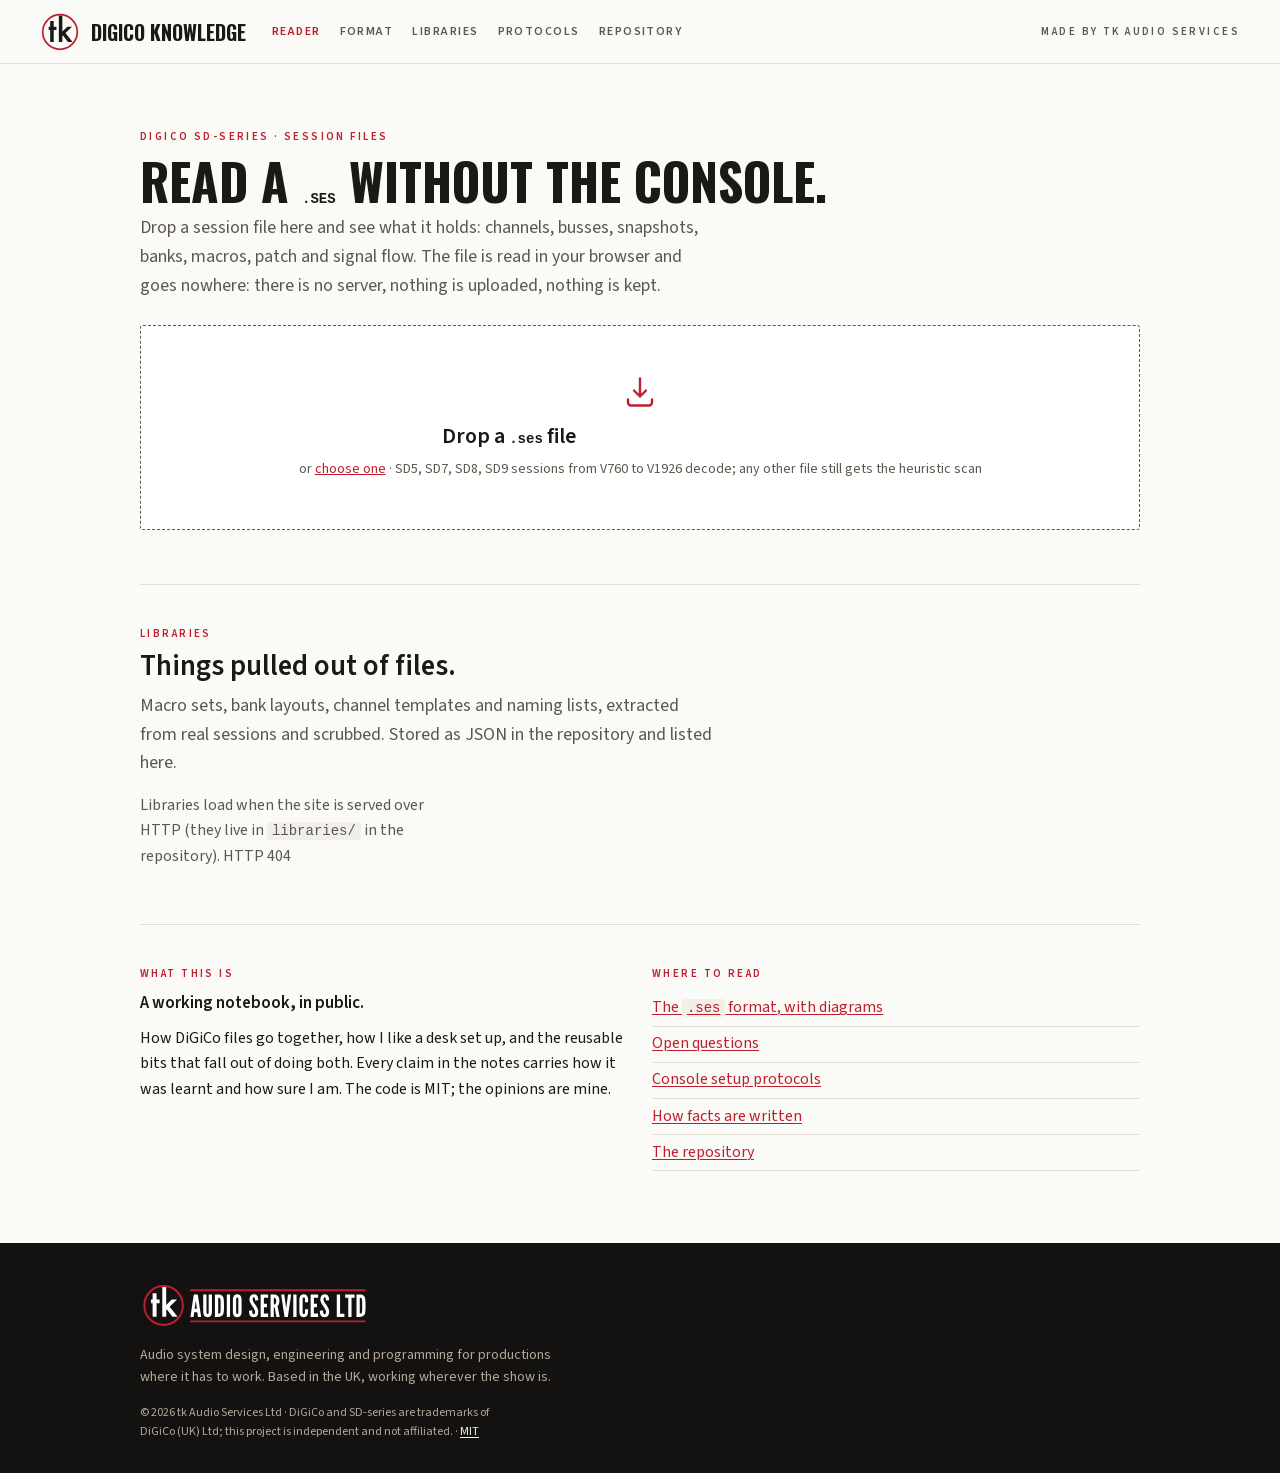
==== commit 3bcfe77b: "Signal flow: measured text, sized boxes, heavier wires; type stack per the updated brand sheet Boxes" ====
--- a/web/index.html
+++ b/web/index.html
@@ -10,6 +10,7 @@
 <meta name="theme-color" content="#131210" media="(prefers-color-scheme: dark)">
 <link rel="icon" href="assets/favicon.svg" type="image/svg+xml">
 <link rel="mask-icon" href="assets/favicon.svg" color="#be1e2d">
+<link rel="preload" href="assets/fonts/source-sans-3-latin.woff2" as="font" type="font/woff2" crossorigin>
 <link rel="preload" href="assets/fonts/oswald-700-latin.woff2" as="font" type="font/woff2" crossorigin>
 <link rel="stylesheet" href="css/tk.css">
 </head>
--- a/web/css/tk.css
+++ b/web/css/tk.css
@@ -1,12 +1,19 @@
-/* tk.css — DiGiCo Knowledge. Tokens and rules from tkaudioservices.com/brand-guidelines (Rev A).
-   Paper, sheet, card, ink, muted, line; one red; no blue. Oswald 700 uppercase for display,
-   system sans for everything else, system mono for data. Light and dark. No CDN: the display
-   face is vendored (Oswald, OFL). */
+/* tk.css — DiGiCo Knowledge. Tokens and rules from tkaudioservices.com/brand-guidelines and
+   TK Logo/Brand/tk-tokens.css (Rev A, 11 September 2026; the sheet's later type rule applied:
+   Oswald 700 uppercase for the H1 only, Source Sans 3 for headings, body, UI and tables, the
+   system mono for data). One red, no blue. Light and dark. No CDN: both faces are vendored
+   (Oswald and Source Sans 3, OFL). */
 
 @font-face {
   font-family: "Oswald";
   src: url("../assets/fonts/oswald-700-latin.woff2") format("woff2");
   font-weight: 700; font-style: normal; font-display: swap;
+  unicode-range: U+0000-00FF, U+0131, U+0152-0153, U+02BB-02BC, U+02C6, U+02DA, U+02DC, U+0304, U+0308, U+0329, U+2000-206F, U+20AC, U+2122, U+2191, U+2193, U+2212, U+2215, U+FEFF, U+FFFD;
+}
+@font-face {
+  font-family: "Source Sans 3";
+  src: url("../assets/fonts/source-sans-3-latin.woff2") format("woff2");
+  font-weight: 200 900; font-style: normal; font-display: swap;
   unicode-range: U+0000-00FF, U+0131, U+0152-0153, U+02BB-02BC, U+02C6, U+02DA, U+02DC, U+0304, U+0308, U+0329, U+2000-206F, U+20AC, U+2122, U+2191, U+2193, U+2212, U+2215, U+FEFF, U+FFFD;
 }
 
@@ -31,9 +38,9 @@
   --tk-measure: 64ch;
   --tk-radius: 3px;
   --tk-gutter: clamp(1.1rem, 4vw, 2.5rem);
-  --maxw: 1200px;
-
-  --font-body: ui-sans-serif, system-ui, -apple-system, "Segoe UI", Roboto, Helvetica, Arial, sans-serif;
+  --maxw: 1080px;
+
+  --font-body: "Source Sans 3", ui-sans-serif, system-ui, -apple-system, "Segoe UI", Roboto, Helvetica, Arial, sans-serif;
   --font-display: "Oswald", "Archivo Narrow", "Roboto Condensed", "Arial Narrow", Impact, sans-serif;
   --font-mono: "SFMono-Regular", ui-monospace, Menlo, Consolas, "Courier New", monospace;
 }
@@ -41,15 +48,15 @@
 /* dark ground: applies under prefers-color-scheme unless data-theme="light" is set */
 @media (prefers-color-scheme: dark) {
   :root:not([data-theme="light"]) {
-    --paper: #131210; --sheet: #1B1917; --card: #201D19;
-    --ink: #F4F1EA; --muted: #B3A89A; --line: #2E2A25;
-    --red: #E4564B; --red-deep: #F07A70; --hover: #201D19;
+    --paper: #131210; --sheet: #1A1714; --card: #201D19;
+    --ink: #F4F1EA; --muted: #B3A89A; --line: #3A342E;
+    --red: #E4564B; --red-deep: #EA6B63; --pass: #5FC49A; --caution: #D9A25A; --hover: #201D19;
   }
 }
 :root[data-theme="dark"] {
-  --paper: #131210; --sheet: #1B1917; --card: #201D19;
-  --ink: #F4F1EA; --muted: #B3A89A; --line: #2E2A25;
-  --red: #E4564B; --red-deep: #F07A70; --hover: #201D19;
+  --paper: #131210; --sheet: #1A1714; --card: #201D19;
+  --ink: #F4F1EA; --muted: #B3A89A; --line: #3A342E;
+  --red: #E4564B; --red-deep: #EA6B63; --pass: #5FC49A; --caution: #D9A25A; --hover: #201D19;
 }
 
 /* ---- base ---- */
@@ -66,10 +73,9 @@
 p { margin: 0 0 .9rem; max-width: var(--tk-measure); }
 code, .mono { font-family: var(--font-mono); font-size: 14px; font-variant-numeric: tabular-nums; }
 code { background: var(--sheet); padding: .05em .35em; border-radius: var(--tk-radius); }
-h1, h2 { font-family: var(--font-display); font-weight: 700; text-transform: uppercase; letter-spacing: 0; margin: 0 0 .5rem; }
-h1 { font-size: clamp(30px, 5.4vw, 50px); line-height: 1.05; }
-h2 { font-size: clamp(22px, 3.2vw, 31px); line-height: 1.1; }
-h3 { font-family: var(--font-body); font-weight: 700; font-size: 17px; margin: 0 0 .5rem; }
+h1 { font-family: var(--font-display); font-weight: 700; text-transform: uppercase; letter-spacing: 0; font-size: clamp(30px, 5.4vw, 50px); line-height: 1.05; margin: 0 0 .5rem; }
+h2 { font-family: var(--font-body); font-weight: 600; font-size: clamp(21px, 3vw, 29px); line-height: 1.15; margin: 0 0 .5rem; }
+h3 { font-family: var(--font-body); font-weight: 600; font-size: 17px; margin: 0 0 .5rem; }
 .kick { color: var(--red); text-transform: uppercase; letter-spacing: .22em; font-size: 11px; font-weight: 600; margin: 0 0 .5rem; }
 .muted { color: var(--muted); }
 .small { font-size: 12px; }
@@ -104,7 +110,7 @@
 .drop:hover, .drop:focus-visible { border-color: var(--red); outline: none; }
 .drop.is-over { border-color: var(--red); background: var(--sheet); }
 .drop__icon { width: 36px; height: 36px; margin: 0 auto .6rem; color: var(--red); }
-.drop__title { font-family: var(--font-display); font-weight: 700; text-transform: uppercase; font-size: 22px; margin: 0 0 .25rem; }
+.drop__title { font-weight: 600; font-size: 22px; margin: 0 0 .25rem; }
 .drop__sub { color: var(--muted); font-size: 14px; margin: 0; max-width: none; }
 .linkish { background: none; border: 0; padding: 0; color: var(--red); font: inherit; cursor: pointer; text-decoration: underline; }
 .linkish:hover { color: var(--red-deep); }
@@ -127,7 +133,7 @@
 @media (min-width: 700px) { .tiles { grid-template-columns: repeat(5, minmax(0, 1fr)); } .tile--wide { grid-column: span 5; } }
 .tile { background: var(--card); border: 1px solid var(--line); border-radius: var(--tk-radius); padding: .65rem .8rem; min-width: 0; }
 .tile__k { display: block; font-size: 11px; text-transform: uppercase; letter-spacing: .12em; color: var(--muted); font-weight: 600; }
-.tile__v { display: block; font-size: 26px; font-family: var(--font-display); font-weight: 700; line-height: 1.15; margin-top: .15rem; font-variant-numeric: tabular-nums; }
+.tile__v { display: block; font-size: 24px; font-weight: 600; line-height: 1.15; margin-top: .15rem; font-variant-numeric: tabular-nums; }
 .tile__v.small { font-size: 12px; word-break: break-all; font-weight: 400; font-family: var(--font-mono); }
 .tile__v.red { color: var(--red); }
 
@@ -199,27 +205,31 @@
 .flow { display: grid; gap: 1.2rem; }
 @media (min-width: 900px) { .flow { grid-template-columns: 300px 1fr; } }
 .flow__pick { display: flex; flex-direction: column; gap: .6rem; }
-.flow__pick select { font: inherit; font-size: 14px; padding: .4rem .6rem; border: 1px solid var(--line); border-radius: var(--tk-radius); background: var(--card); color: var(--ink); }
+.flow__pick input { font: inherit; font-size: 14px; padding: .4rem .6rem; border: 1px solid var(--line); border-radius: var(--tk-radius); background: var(--card); color: var(--ink); }
 .flow__list { list-style: none; margin: 0; padding: 0; border: 1px solid var(--line); border-radius: var(--tk-radius); background: var(--card); max-height: 52vh; overflow: auto; }
 .flow__list li { padding: .3rem .6rem; border-bottom: 1px solid var(--line); font-size: 14px; cursor: pointer; display: flex; justify-content: space-between; gap: .5rem; }
 .flow__list li:hover { background: var(--hover); }
 .flow__list li[aria-selected="true"] { color: var(--red); font-weight: 600; }
 .flow__list li .k { font-family: var(--font-mono); font-size: 12px; color: var(--muted); }
 .diagram { background: var(--card); border: 1px solid var(--line); border-radius: var(--tk-radius); padding: .6rem; overflow: auto; }
-.diagram svg { font-family: var(--font-body); }
-.diagram .box { fill: var(--sheet); stroke: var(--ink); stroke-width: 1; }
-.diagram .box.card { fill: var(--card); }
-.diagram .box.off { fill: var(--card); stroke: var(--line); }
-.diagram .lbl { fill: var(--ink); font-size: 12px; }
-.diagram .lbl.small { font-size: 10px; fill: var(--muted); }
-.diagram .lbl.val { font-family: var(--font-mono); font-size: 11px; fill: var(--ink); }
-.diagram .lbl.head { font-size: 11px; font-weight: 600; letter-spacing: .12em; text-transform: uppercase; fill: var(--muted); }
-.diagram .wire { stroke: var(--ink); stroke-width: 1.2; fill: none; }
-.diagram .wire.send { stroke: var(--red); stroke-width: 1; opacity: .85; }
-.diagram .wire.faint { stroke: var(--line); }
-.diagram .wire.off { stroke: var(--line); stroke-dasharray: 3 3; }
-.diagram .pin { fill: var(--red); }
-.diagram .mute { fill: var(--red); }
+.diagram svg { font-family: var(--font-body); max-width: none; }   /* natural size; the container scrolls */
+.diagram .box { fill: var(--sheet); stroke: var(--muted); stroke-width: .75; }
+.diagram .box.card { fill: var(--card); stroke: var(--line); }
+.diagram .box.hot { fill: var(--sheet); stroke: var(--red); stroke-width: 1.25; }
+.diagram .box.off { fill: var(--card); stroke: var(--line); stroke-dasharray: 3 2; }
+.diagram .lbl { fill: var(--ink); font-size: 14px; font-weight: 600; }
+.diagram .lbl.row { font-weight: 400; font-size: 13px; }
+.diagram .lbl.row.hot { font-weight: 600; fill: var(--red); }
+.diagram .lbl.small { font-size: 12px; font-weight: 400; fill: var(--muted); }
+.diagram .lbl.val, .diagram .val { font-family: var(--font-mono); font-size: 13px; font-weight: 400; fill: var(--ink); font-variant-numeric: tabular-nums; }
+.diagram .lbl.head { font-size: 11px; font-weight: 600; letter-spacing: .22em; text-transform: uppercase; fill: var(--red); }
+.diagram .wire { stroke: var(--ink); stroke-width: 1.6; fill: none; stroke-linecap: round; }
+.diagram .wire.send { stroke: var(--red); }
+.diagram .wire.off { stroke: var(--muted); stroke-dasharray: 4 3; }
+.diagram .pin { fill: var(--ink); }
+.diagram .pin.send { fill: var(--red); }
+.diagram .mute { fill: var(--red); font-weight: 600; }
+.diagram .tag { fill: var(--red-deep); font-size: 12px; }
 .legend { display: flex; flex-wrap: wrap; gap: 1rem; font-size: 12px; color: var(--muted); margin: .5rem 0 0; }
 .legend span::before { content: ""; display: inline-block; width: 18px; height: 0; border-top: 2px solid var(--ink); margin-right: .4rem; vertical-align: middle; }
 .legend span.send::before { border-color: var(--red); }
